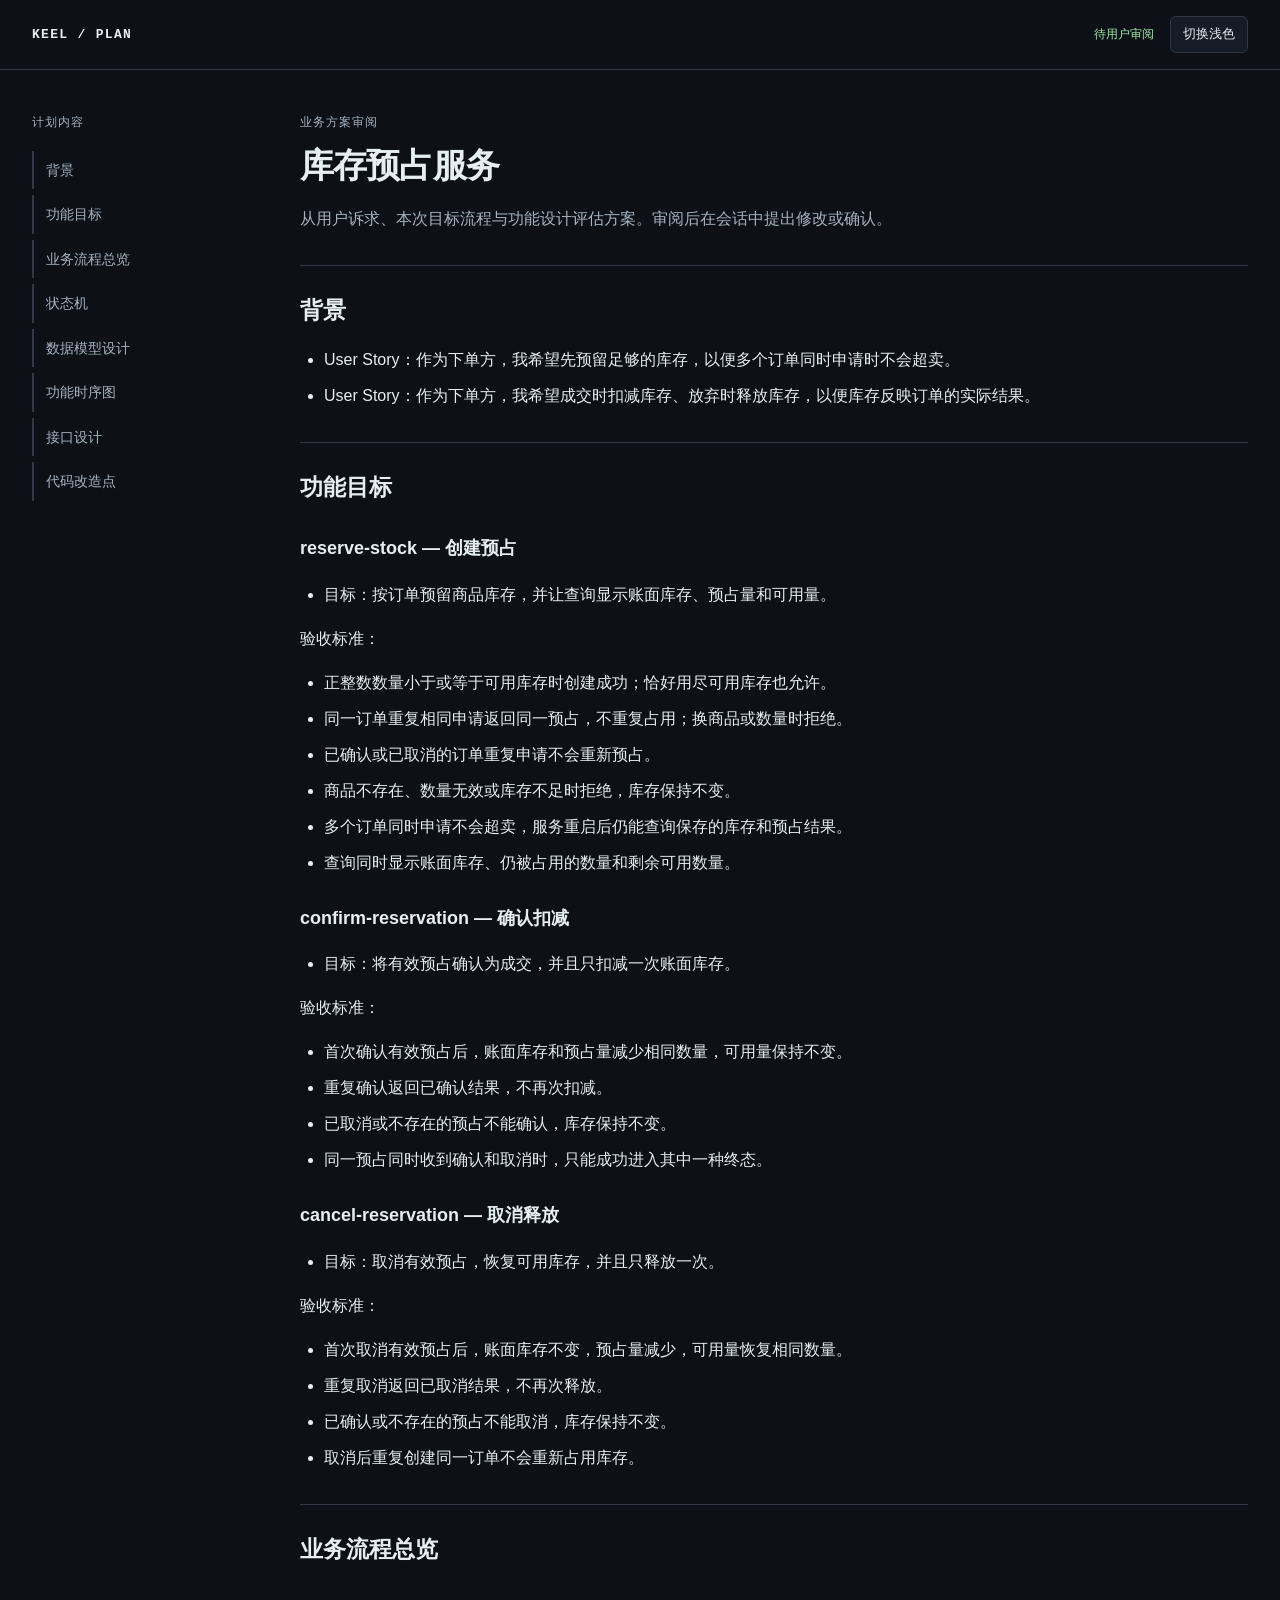
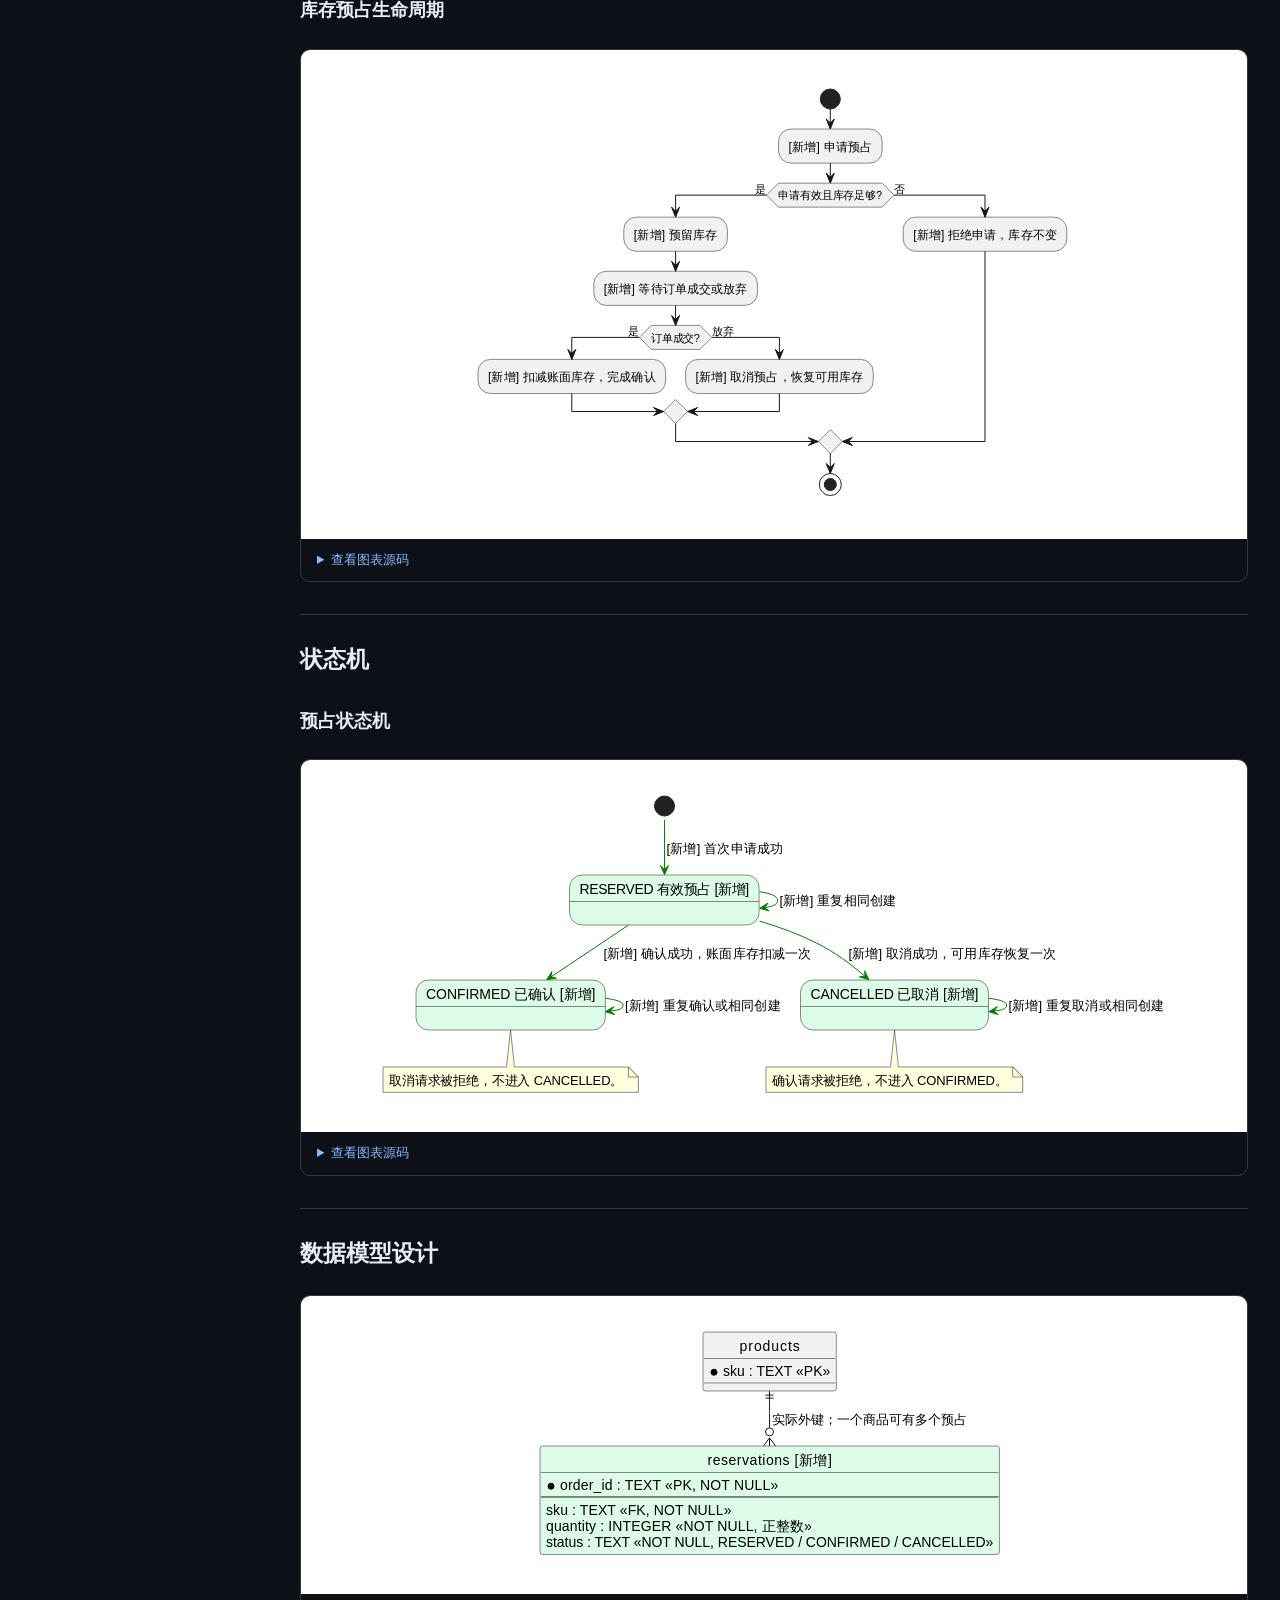
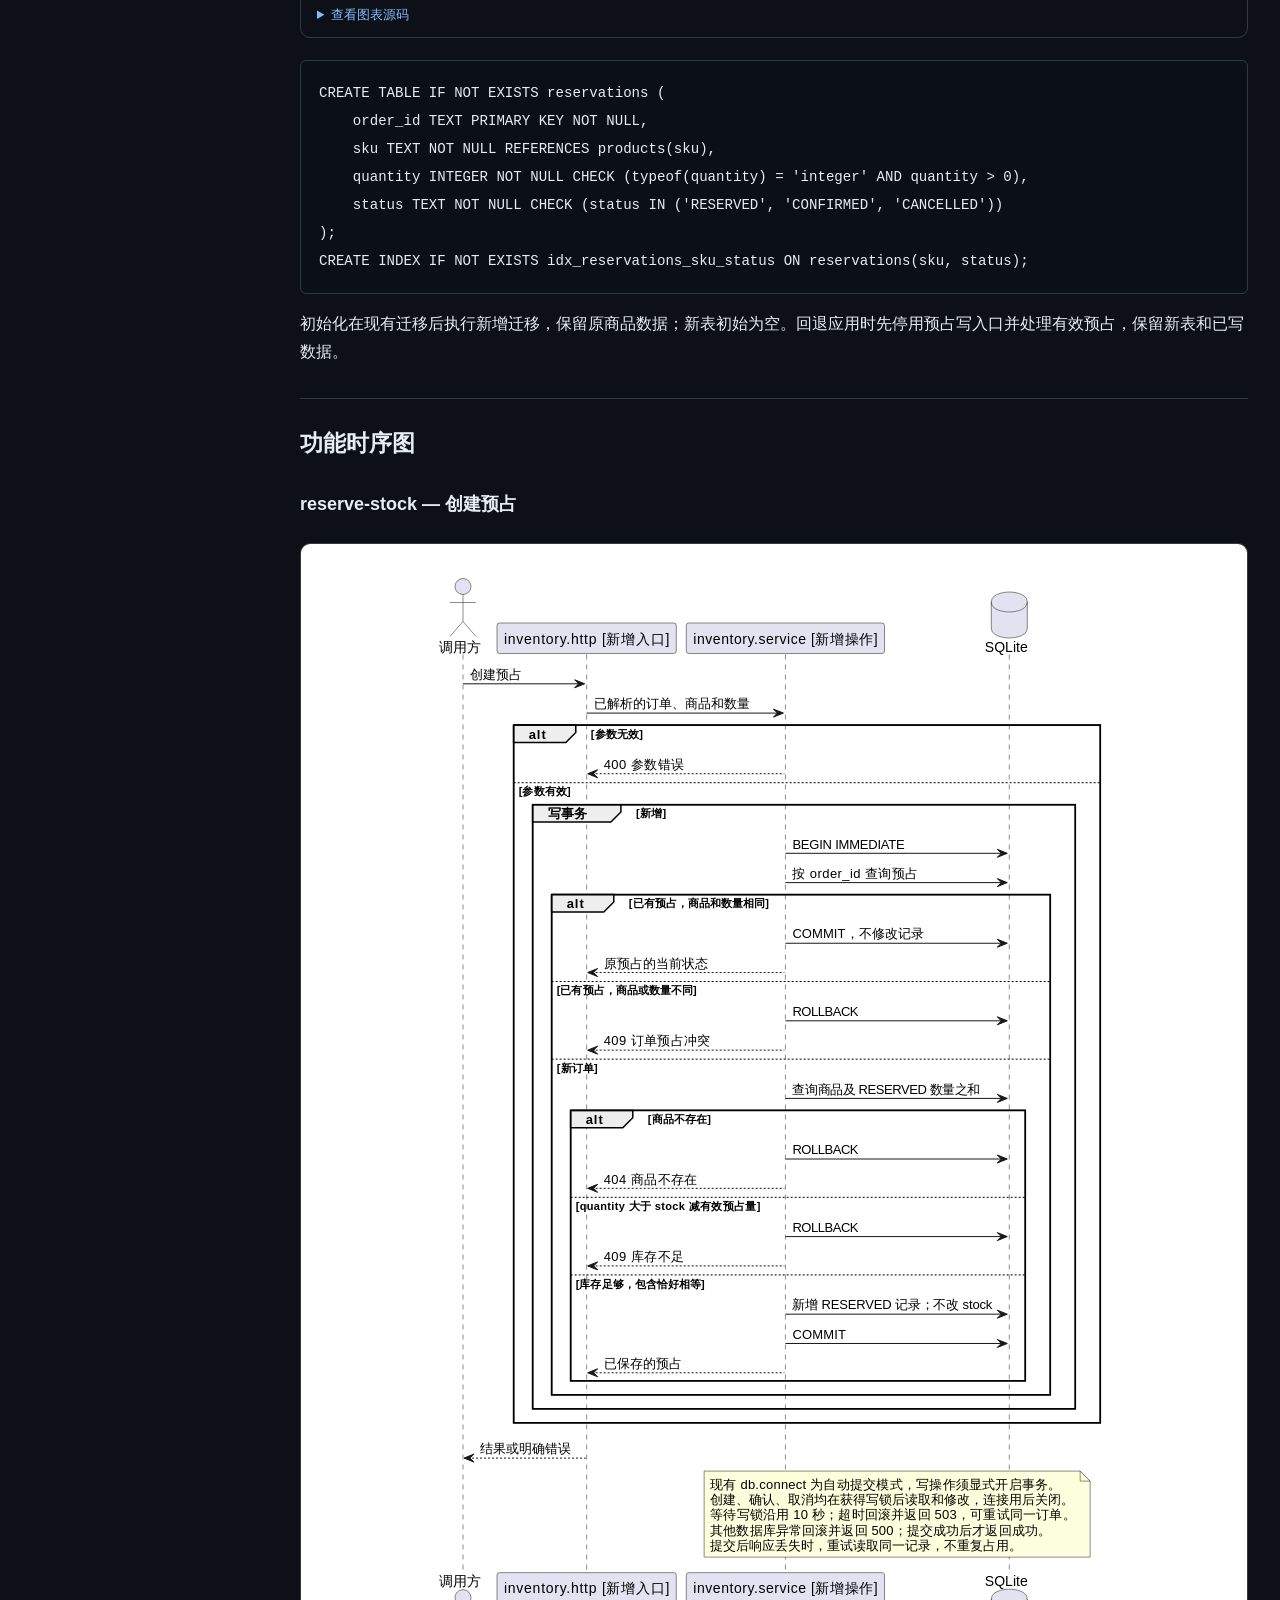
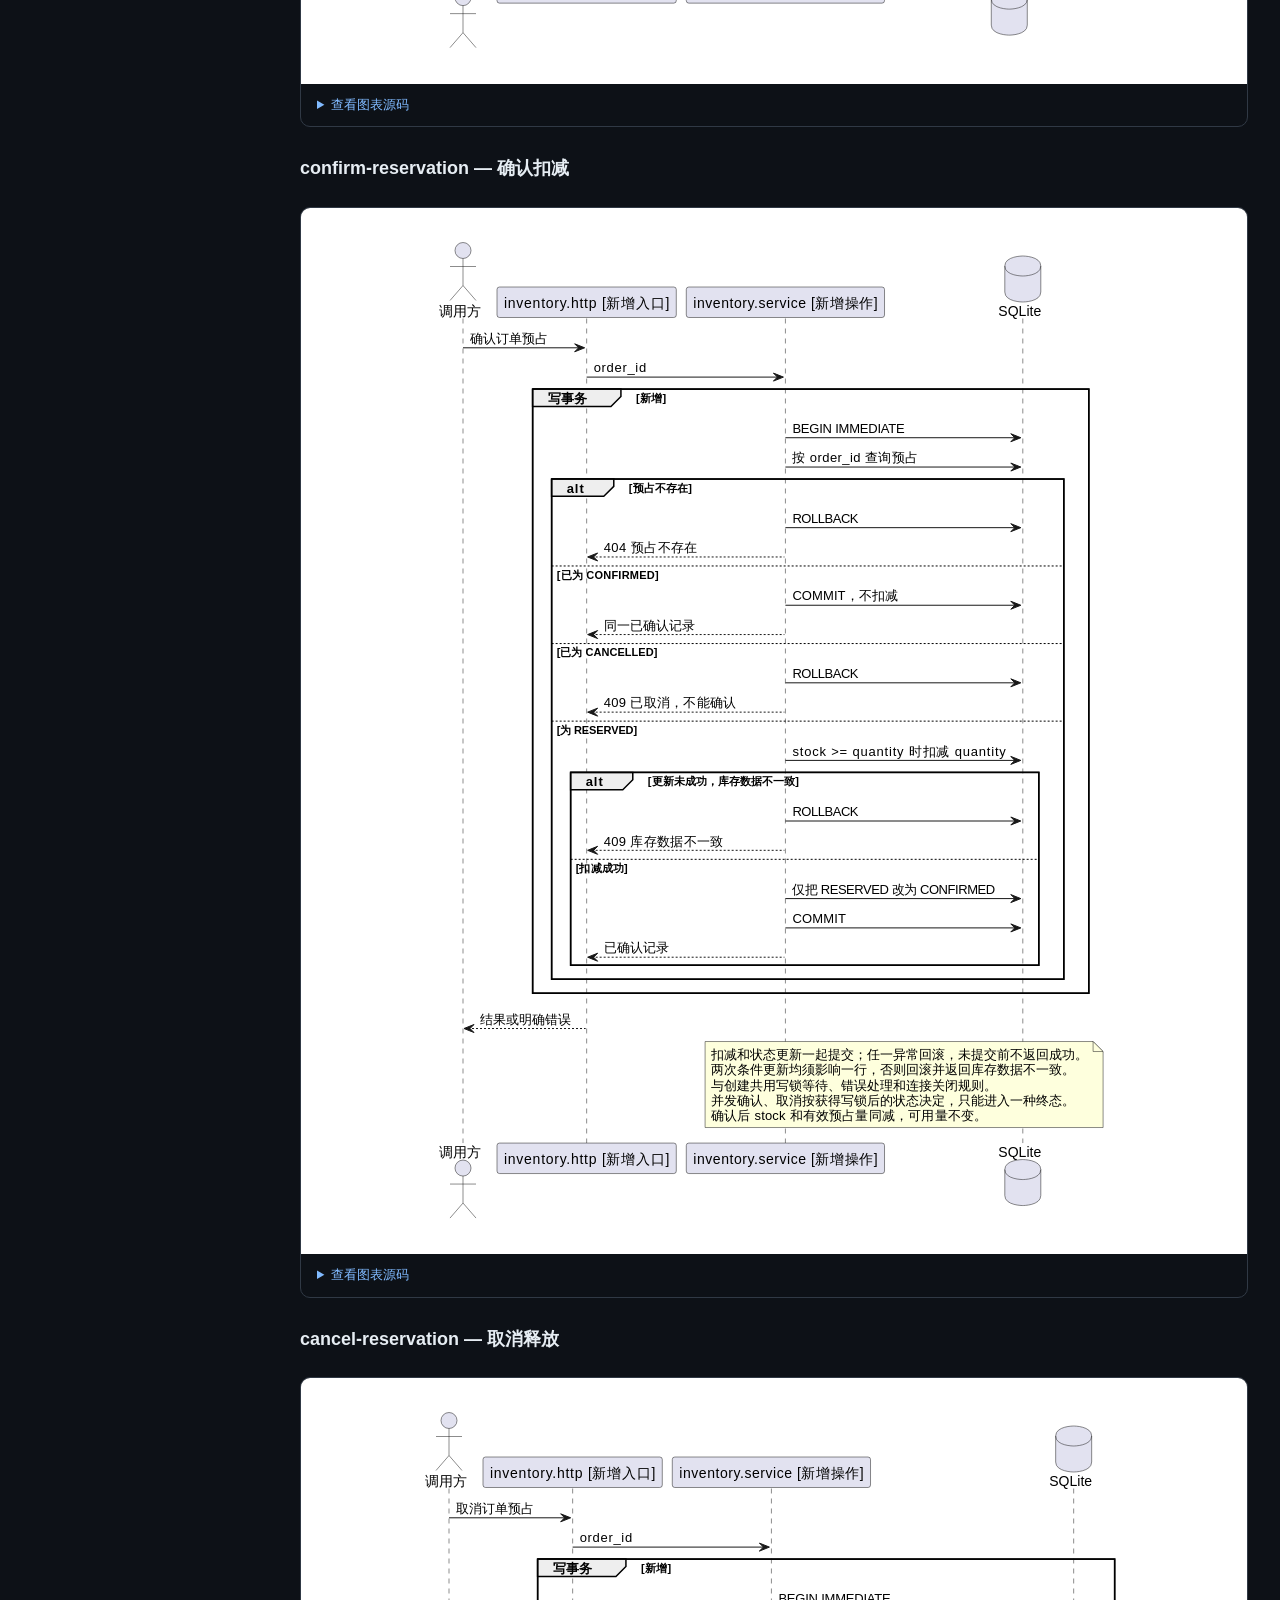
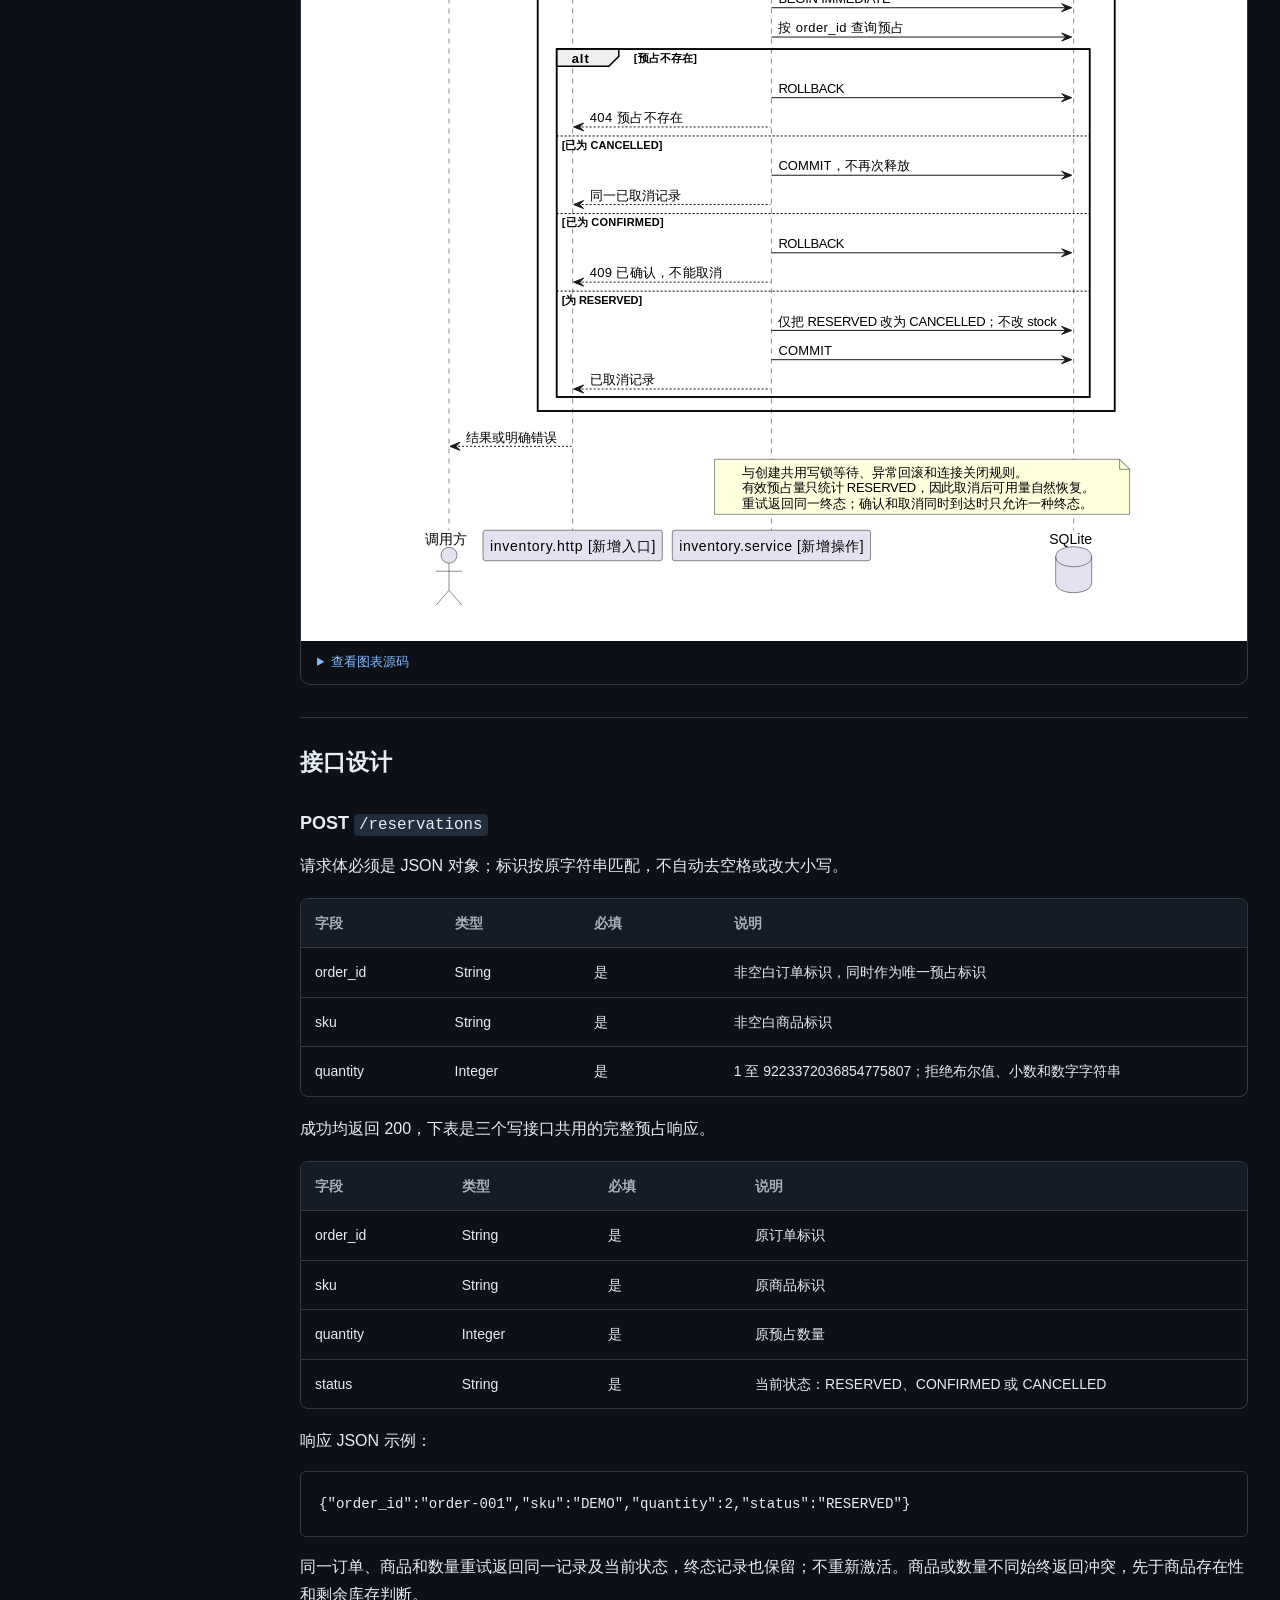
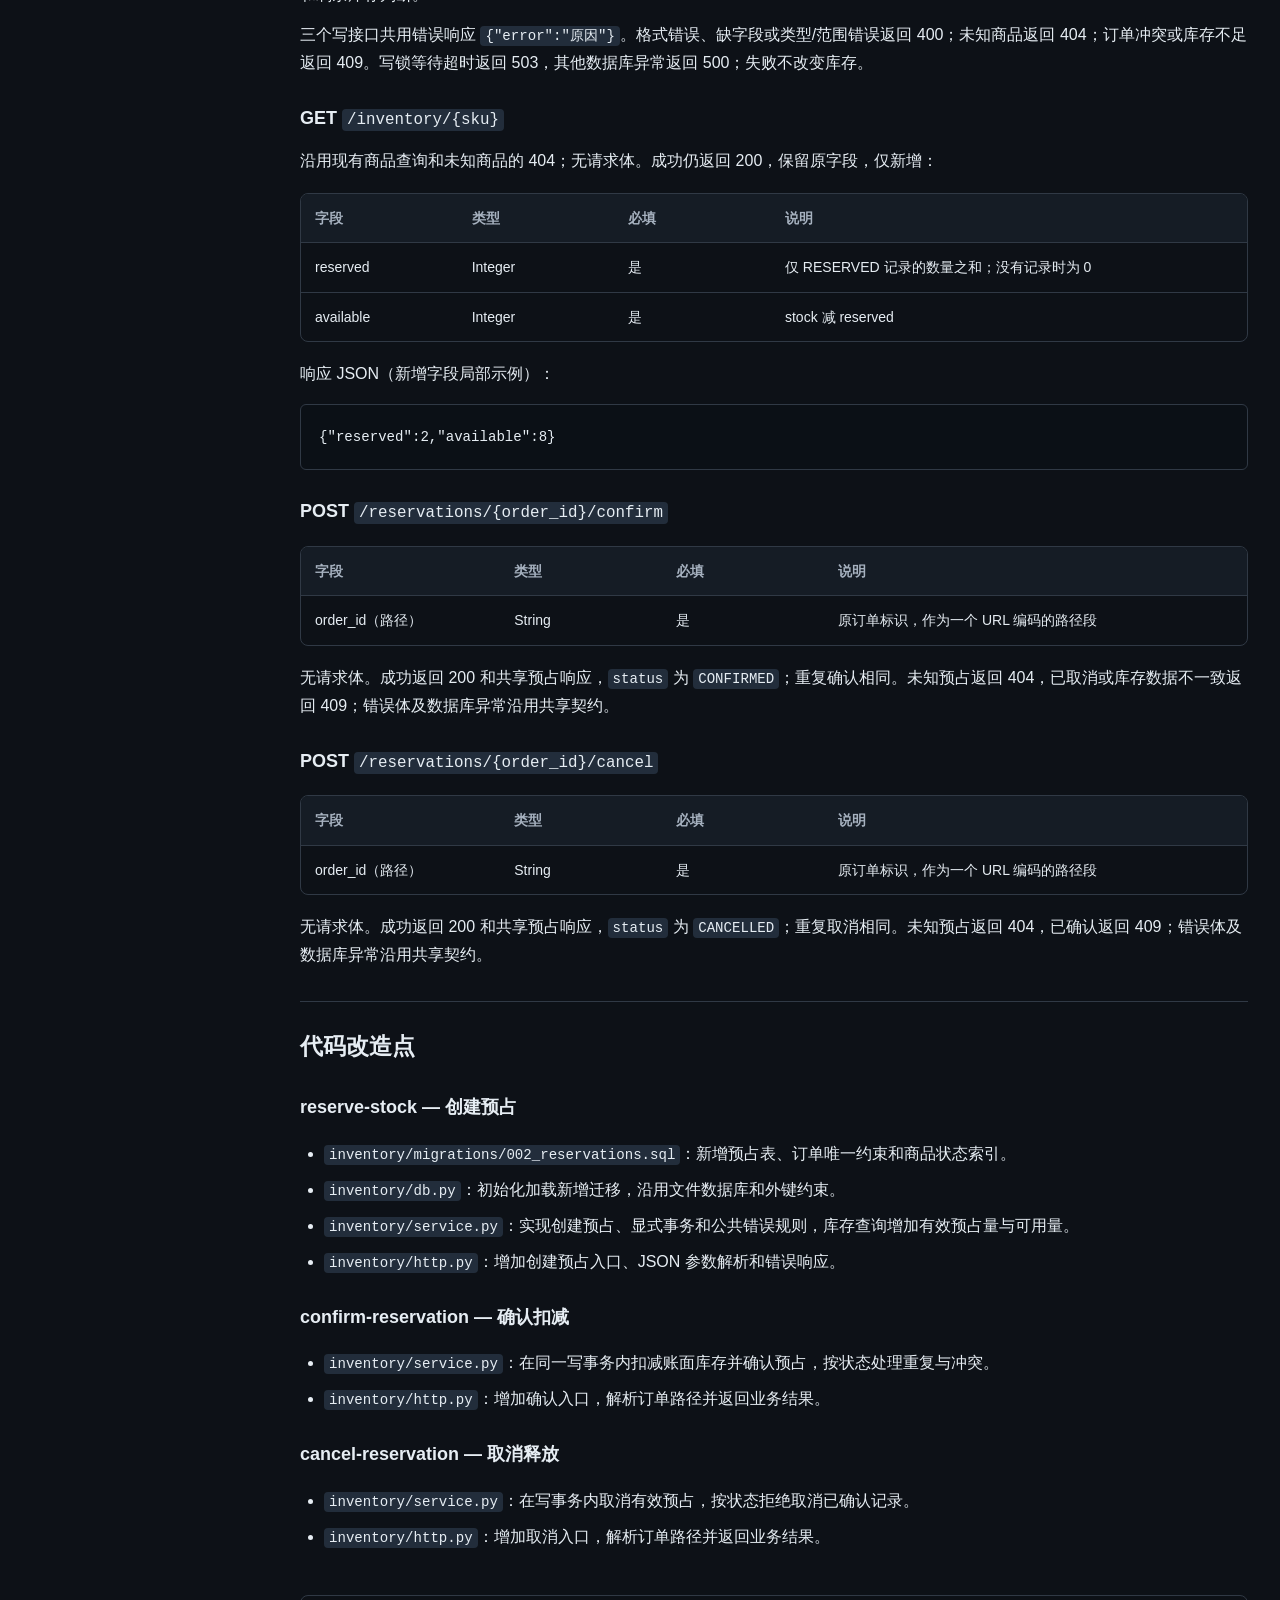
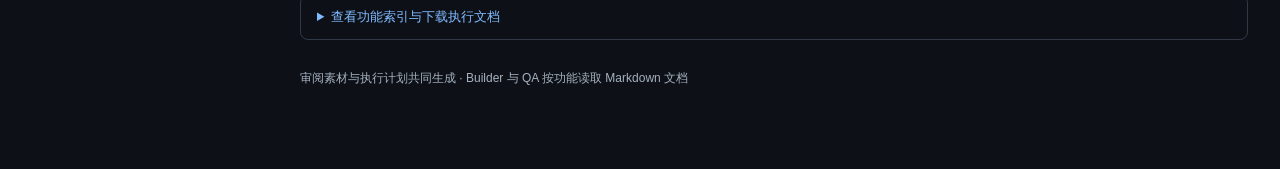
==== keel-test/.keel/plans/inventory-reservations.html @ b6c4ace2 "keel-test: 实测库存服务的 Plan Dev Fix 产物" ====
<!doctype html>
<html lang="zh-CN" data-theme="dark">
<head>
  <meta charset="utf-8">
  <meta name="viewport" content="width=device-width, initial-scale=1">
  <meta http-equiv="Content-Security-Policy" content="default-src 'none'; script-src 'sha256-0wesMuKAVSl74myctRhveIy+bQia3INX302+7nS8j5E='; style-src 'unsafe-inline'; img-src data:; base-uri 'none'; form-action 'none'">
  <title>库存预占服务 · Keel Plan</title>
  <style>
    :root { color-scheme:dark; --bg:#0d1117; --surface:#151c25; --line:#303945; --text:#e6edf3; --muted:#a6b1bf; --accent:#80baff; --code-bg:#0b1016; --inline-code:#222d3b; --status:#9be9a8; }
    :root[data-theme="light"] { color-scheme:light; --bg:#fff; --surface:#f6f8fa; --line:#d0d7de; --text:#1f2328; --muted:#59636e; --accent:#0969da; --code-bg:#f6f8fa; --inline-code:#eaeef2; --status:#1a7f37; }
    * { box-sizing:border-box; }
    html { scroll-behavior:smooth; scroll-padding-top:90px; }
    body { margin:0; background:var(--bg); color:var(--text); font:16px/1.75 -apple-system,BlinkMacSystemFont,"Segoe UI","PingFang SC","Microsoft YaHei",sans-serif; }
    a { color:var(--accent); text-underline-offset:4px; }
    a:focus-visible,summary:focus-visible,button:focus-visible { outline:2px solid var(--accent); outline-offset:4px; }
    .topbar { border-bottom:1px solid var(--line); padding:16px 32px; display:flex; align-items:center; flex-wrap:wrap; justify-content:space-between; background:var(--bg); gap:12px 20px; }
    .topbar-actions { display:flex; align-items:center; gap:16px; }
    .theme-toggle { font:inherit; font-size:13px; color:var(--text); background:var(--surface); border:1px solid var(--line); border-radius:6px; padding:6px 12px; min-height:36px; cursor:pointer; }
    .theme-toggle:hover { border-color:var(--accent); }
    .brand { font:600 13px/1.8 ui-monospace,monospace; letter-spacing:.1em; }
    .status { color:var(--status); font-size:12px; }
    .layout { display:grid; grid-template-columns:220px minmax(0,1fr); max-width:1440px; margin:auto; gap:48px; padding:42px 32px 80px; }
    aside { position:sticky; top:24px; align-self:start; max-height:calc(100vh - 48px); overflow:auto; }
    .nav-label,.eyebrow { color:var(--muted); font-size:12px; letter-spacing:.08em; }
    nav { margin-top:18px; display:grid; gap:6px; }
    nav a { color:var(--muted); text-decoration:none; border-left:2px solid var(--line); padding:7px 12px; font-size:14px; }
    nav a:hover { color:var(--text); border-color:var(--accent); background:var(--surface); }
    main { min-width:0; }
    h1 { font-size:34px; line-height:1.3; margin:10px 0 18px; letter-spacing:-.025em; }
    .lead { color:var(--muted); margin:0 0 24px; }
    h2 { font-size:23px; padding-top:24px; margin:32px 0 16px; border-top:1px solid var(--line); }
    h3 { font-size:18px; margin:26px 0 12px; }
    h4,h5,h6 { font-size:16px; }
    p,li { overflow-wrap:anywhere; }
    p { margin:12px 0; }
    ul,ol { padding-left:24px; }
    li { margin:8px 0; }
    code { font: .88em/1.6 ui-monospace,SFMono-Regular,Consolas,monospace; background:var(--inline-code); border-radius:4px; padding:2px 5px; }
    pre { overflow:auto; padding:18px; background:var(--code-bg); border:1px solid var(--line); border-radius:6px; }
    pre code { background:none; padding:0; white-space:pre; }
    .table-wrap { overflow:auto; border:1px solid var(--line); border-radius:8px; margin:18px 0; }
    table { width:100%; border-collapse:collapse; font-size:14px; }
    th { background:var(--surface); text-align:left; color:var(--muted); font-weight:600; }
    th,td { padding:12px 14px; border-bottom:1px solid var(--line); vertical-align:top; min-width:110px; overflow-wrap:anywhere; }
    tr:last-child td { border-bottom:0; }
    figure { margin:22px 0; border:1px solid var(--line); border-radius:10px; overflow:hidden; }
    .diagram { background:#fff; padding:24px; overflow:auto; text-align:center; }
    .diagram img { max-width:100%; height:auto; vertical-align:middle; }
    figcaption { font-size:12px; color:var(--muted); padding:9px 16px; background:var(--surface); }
    details { padding:10px 16px; }
    summary { color:var(--accent); cursor:pointer; font-size:13px; }
    blockquote { border-left:3px solid var(--accent); padding:8px 16px; margin:18px 0; color:var(--muted); background:var(--surface); }
    .source { margin-top:44px; border:1px solid var(--line); border-radius:8px; }
    .source a { display:inline-block; margin-top:16px; }
    footer { color:var(--muted); font-size:12px; margin-top:28px; }
    @media(max-width:900px) { .layout { grid-template-columns:1fr; padding:24px 18px; gap:24px; } aside { position:static; max-height:none; } nav { grid-template-columns:repeat(2,minmax(0,1fr)); } h1 { font-size:28px; } .diagram { text-align:left; } .diagram img { max-width:none; } }
    @media print { :root,:root[data-theme] { color-scheme:light; --bg:white; --text:#111; --line:#ccc; --surface:#f7f7f7; --muted:#555; --accent:#23558b; --code-bg:#f7f7f7; --inline-code:#eee; } aside,.topbar,.source { display:none; } .layout { display:block; padding:0; } figure,table { break-inside:avoid; } }
  </style>
  <script>
    (() => {
      const storageKey = 'keel-plan-theme';
      let theme = 'dark';
      try {
        const saved = localStorage.getItem(storageKey);
        if (saved === 'light' || saved === 'dark') theme = saved;
      } catch (_) {}
      document.documentElement.dataset.theme = theme;
      document.addEventListener('DOMContentLoaded', () => {
        const toggle = document.getElementById('theme-toggle');
        const update = () => {
          document.documentElement.dataset.theme = theme;
          toggle.textContent = theme === 'dark' ? '切换浅色' : '切换深色';
          toggle.setAttribute('aria-label', toggle.textContent + '模式');
        };
        toggle.addEventListener('click', () => {
          theme = theme === 'dark' ? 'light' : 'dark';
          update();
          try { localStorage.setItem(storageKey, theme); } catch (_) {}
        });
        update();
        toggle.hidden = false;
      });
    })();
  </script>
</head>
<body>
  <header class="topbar">
    <span class="brand">KEEL / PLAN</span>
    <div class="topbar-actions">
      <span class="status">待用户审阅</span>
      <button class="theme-toggle" id="theme-toggle" type="button" hidden>切换浅色</button>
    </div>
  </header>
  <div class="layout">
    <aside><div class="nav-label">计划内容</div><nav aria-label="计划章节"><a href="#section-1">背景</a>
<a href="#section-2">功能目标</a>
<a href="#section-3">业务流程总览</a>
<a href="#section-4">状态机</a>
<a href="#section-5">数据模型设计</a>
<a href="#section-6">功能时序图</a>
<a href="#section-7">接口设计</a>
<a href="#section-8">代码改造点</a></nav></aside>
    <main>
      <div class="eyebrow">业务方案审阅</div>
      <h1>库存预占服务</h1>
      <p class="lead">从用户诉求、本次目标流程与功能设计评估方案。审阅后在会话中提出修改或确认。</p>
      <article id="plan-content"><section id="section-1"><h2>背景</h2>
<ul>
<li>User Story：作为下单方，我希望先预留足够的库存，以便多个订单同时申请时不会超卖。</li>
<li>User Story：作为下单方，我希望成交时扣减库存、放弃时释放库存，以便库存反映订单的实际结果。</li>
</ul>
</section>
<section id="section-2"><h2>功能目标</h2>
<h3>reserve-stock — 创建预占</h3>
<ul>
<li>目标：按订单预留商品库存，并让查询显示账面库存、预占量和可用量。</li>
</ul>
<p>验收标准：</p>
<ul>
<li>正整数数量小于或等于可用库存时创建成功；恰好用尽可用库存也允许。</li>
<li>同一订单重复相同申请返回同一预占，不重复占用；换商品或数量时拒绝。</li>
<li>已确认或已取消的订单重复申请不会重新预占。</li>
<li>商品不存在、数量无效或库存不足时拒绝，库存保持不变。</li>
<li>多个订单同时申请不会超卖，服务重启后仍能查询保存的库存和预占结果。</li>
<li>查询同时显示账面库存、仍被占用的数量和剩余可用数量。</li>
</ul>
<h3>confirm-reservation — 确认扣减</h3>
<ul>
<li>目标：将有效预占确认为成交，并且只扣减一次账面库存。</li>
</ul>
<p>验收标准：</p>
<ul>
<li>首次确认有效预占后，账面库存和预占量减少相同数量，可用量保持不变。</li>
<li>重复确认返回已确认结果，不再次扣减。</li>
<li>已取消或不存在的预占不能确认，库存保持不变。</li>
<li>同一预占同时收到确认和取消时，只能成功进入其中一种终态。</li>
</ul>
<h3>cancel-reservation — 取消释放</h3>
<ul>
<li>目标：取消有效预占，恢复可用库存，并且只释放一次。</li>
</ul>
<p>验收标准：</p>
<ul>
<li>首次取消有效预占后，账面库存不变，预占量减少，可用量恢复相同数量。</li>
<li>重复取消返回已取消结果，不再次释放。</li>
<li>已确认或不存在的预占不能取消，库存保持不变。</li>
<li>取消后重复创建同一订单不会重新占用库存。</li>
</ul>
</section>
<section id="section-3"><h2>业务流程总览</h2>
<h3>库存预占生命周期</h3>
<figure><div class="diagram"><img src="[data-uri]" alt="业务流程总览 1" /></div><details><summary>查看图表源码</summary><pre><code>@startuml
start
:[新增] 申请预占;
if (申请有效且库存足够?) then (是)
  :[新增] 预留库存;
  :[新增] 等待订单成交或放弃;
  if (订单成交?) then (是)
    :[新增] 扣减账面库存，完成确认;
  else (放弃)
    :[新增] 取消预占，恢复可用库存;
  endif
else (否)
  :[新增] 拒绝申请，库存不变;
endif
stop
@enduml</code></pre></details></figure>

</section>
<section id="section-4"><h2>状态机</h2>
<h3>预占状态机</h3>
<figure><div class="diagram"><img src="[data-uri]" alt="状态机 2" /></div><details><summary>查看图表源码</summary><pre><code>@startuml
state &quot;RESERVED 有效预占 [新增]&quot; as RESERVED #DCFCE7
state &quot;CONFIRMED 已确认 [新增]&quot; as CONFIRMED #DCFCE7
state &quot;CANCELLED 已取消 [新增]&quot; as CANCELLED #DCFCE7
[*] -[#green]-&gt; RESERVED : [新增] 首次申请成功
RESERVED -[#green]-&gt; CONFIRMED : [新增] 确认成功，账面库存扣减一次
RESERVED -[#green]-&gt; CANCELLED : [新增] 取消成功，可用库存恢复一次
RESERVED -[#green]-&gt; RESERVED : [新增] 重复相同创建
CONFIRMED -[#green]-&gt; CONFIRMED : [新增] 重复确认或相同创建
CANCELLED -[#green]-&gt; CANCELLED : [新增] 重复取消或相同创建
note bottom of CONFIRMED
取消请求被拒绝，不进入 CANCELLED。
end note
note bottom of CANCELLED
确认请求被拒绝，不进入 CONFIRMED。
end note
@enduml</code></pre></details></figure>
</section>
<section id="section-5"><h2>数据模型设计</h2>

<figure><div class="diagram"><img src="[data-uri]" alt="数据模型设计 3" /></div><details><summary>查看图表源码</summary><pre><code>@startuml
hide circle
entity &quot;products&quot; as products {
  * sku : TEXT &lt;&lt;PK&gt;&gt;
}
entity &quot;reservations [新增]&quot; as reservations #DCFCE7 {
  * order_id : TEXT &lt;&lt;PK, NOT NULL&gt;&gt;
  --
  sku : TEXT &lt;&lt;FK, NOT NULL&gt;&gt;
  quantity : INTEGER &lt;&lt;NOT NULL, 正整数&gt;&gt;
  status : TEXT &lt;&lt;NOT NULL, RESERVED / CONFIRMED / CANCELLED&gt;&gt;
}
products ||--o{ reservations : 实际外键；一个商品可有多个预占
@enduml</code></pre></details></figure>

<pre><code>CREATE TABLE IF NOT EXISTS reservations (
    order_id TEXT PRIMARY KEY NOT NULL,
    sku TEXT NOT NULL REFERENCES products(sku),
    quantity INTEGER NOT NULL CHECK (typeof(quantity) = &#x27;integer&#x27; AND quantity &gt; 0),
    status TEXT NOT NULL CHECK (status IN (&#x27;RESERVED&#x27;, &#x27;CONFIRMED&#x27;, &#x27;CANCELLED&#x27;))
);
CREATE INDEX IF NOT EXISTS idx_reservations_sku_status ON reservations(sku, status);</code></pre>
<p>初始化在现有迁移后执行新增迁移，保留原商品数据；新表初始为空。回退应用时先停用预占写入口并处理有效预占，保留新表和已写数据。</p>
</section>
<section id="section-6"><h2>功能时序图</h2>
<h3>reserve-stock — 创建预占</h3>
<figure><div class="diagram"><img src="[data-uri]" alt="功能时序图 4" /></div><details><summary>查看图表源码</summary><pre><code>@startuml
actor 调用方 as Caller
participant &quot;inventory.http [新增入口]&quot; as API
participant &quot;inventory.service [新增操作]&quot; as Service
database SQLite as DB
Caller -&gt; API : 创建预占
API -&gt; Service : 已解析的订单、商品和数量
alt 参数无效
  Service --&gt; API : 400 参数错误
else 参数有效
  group 写事务 [新增]
    Service -&gt; DB : BEGIN IMMEDIATE
    Service -&gt; DB : 按 order_id 查询预占
    alt 已有预占，商品和数量相同
      Service -&gt; DB : COMMIT，不修改记录
      Service --&gt; API : 原预占的当前状态
    else 已有预占，商品或数量不同
      Service -&gt; DB : ROLLBACK
      Service --&gt; API : 409 订单预占冲突
    else 新订单
      Service -&gt; DB : 查询商品及 RESERVED 数量之和
      alt 商品不存在
        Service -&gt; DB : ROLLBACK
        Service --&gt; API : 404 商品不存在
      else quantity 大于 stock 减有效预占量
        Service -&gt; DB : ROLLBACK
        Service --&gt; API : 409 库存不足
      else 库存足够，包含恰好相等
        Service -&gt; DB : 新增 RESERVED 记录；不改 stock
        Service -&gt; DB : COMMIT
        Service --&gt; API : 已保存的预占
      end
    end
  end
end
API --&gt; Caller : 结果或明确错误
note over Service,DB
现有 db.connect 为自动提交模式，写操作须显式开启事务。
创建、确认、取消均在获得写锁后读取和修改，连接用后关闭。
等待写锁沿用 10 秒；超时回滚并返回 503，可重试同一订单。
其他数据库异常回滚并返回 500；提交成功后才返回成功。
提交后响应丢失时，重试读取同一记录，不重复占用。
end note
@enduml</code></pre></details></figure>
<h3>confirm-reservation — 确认扣减</h3>
<figure><div class="diagram"><img src="[data-uri]" alt="功能时序图 5" /></div><details><summary>查看图表源码</summary><pre><code>@startuml
actor 调用方 as Caller
participant &quot;inventory.http [新增入口]&quot; as API
participant &quot;inventory.service [新增操作]&quot; as Service
database SQLite as DB
Caller -&gt; API : 确认订单预占
API -&gt; Service : order_id
group 写事务 [新增]
  Service -&gt; DB : BEGIN IMMEDIATE
  Service -&gt; DB : 按 order_id 查询预占
  alt 预占不存在
    Service -&gt; DB : ROLLBACK
    Service --&gt; API : 404 预占不存在
  else 已为 CONFIRMED
    Service -&gt; DB : COMMIT，不扣减
    Service --&gt; API : 同一已确认记录
  else 已为 CANCELLED
    Service -&gt; DB : ROLLBACK
    Service --&gt; API : 409 已取消，不能确认
  else 为 RESERVED
    Service -&gt; DB : stock &gt;= quantity 时扣减 quantity
    alt 更新未成功，库存数据不一致
      Service -&gt; DB : ROLLBACK
      Service --&gt; API : 409 库存数据不一致
    else 扣减成功
      Service -&gt; DB : 仅把 RESERVED 改为 CONFIRMED
      Service -&gt; DB : COMMIT
      Service --&gt; API : 已确认记录
    end
  end
end
API --&gt; Caller : 结果或明确错误
note over Service,DB
扣减和状态更新一起提交；任一异常回滚，未提交前不返回成功。
两次条件更新均须影响一行，否则回滚并返回库存数据不一致。
与创建共用写锁等待、错误处理和连接关闭规则。
并发确认、取消按获得写锁后的状态决定，只能进入一种终态。
确认后 stock 和有效预占量同减，可用量不变。
end note
@enduml</code></pre></details></figure>
<h3>cancel-reservation — 取消释放</h3>
<figure><div class="diagram"><img src="[data-uri]" alt="功能时序图 6" /></div><details><summary>查看图表源码</summary><pre><code>@startuml
actor 调用方 as Caller
participant &quot;inventory.http [新增入口]&quot; as API
participant &quot;inventory.service [新增操作]&quot; as Service
database SQLite as DB
Caller -&gt; API : 取消订单预占
API -&gt; Service : order_id
group 写事务 [新增]
  Service -&gt; DB : BEGIN IMMEDIATE
  Service -&gt; DB : 按 order_id 查询预占
  alt 预占不存在
    Service -&gt; DB : ROLLBACK
    Service --&gt; API : 404 预占不存在
  else 已为 CANCELLED
    Service -&gt; DB : COMMIT，不再次释放
    Service --&gt; API : 同一已取消记录
  else 已为 CONFIRMED
    Service -&gt; DB : ROLLBACK
    Service --&gt; API : 409 已确认，不能取消
  else 为 RESERVED
    Service -&gt; DB : 仅把 RESERVED 改为 CANCELLED；不改 stock
    Service -&gt; DB : COMMIT
    Service --&gt; API : 已取消记录
  end
end
API --&gt; Caller : 结果或明确错误
note over Service,DB
与创建共用写锁等待、异常回滚和连接关闭规则。
有效预占量只统计 RESERVED，因此取消后可用量自然恢复。
重试返回同一终态；确认和取消同时到达时只允许一种终态。
end note
@enduml</code></pre></details></figure>
</section>
<section id="section-7"><h2>接口设计</h2>
<h3>POST <code>/reservations</code></h3>
<p>请求体必须是 JSON 对象；标识按原字符串匹配，不自动去空格或改大小写。</p>
<div class="table-wrap"><table><thead><tr><th>字段</th><th>类型</th><th>必填</th><th>说明</th></tr></thead><tbody>
<tr><td>order_id</td><td>String</td><td>是</td><td>非空白订单标识，同时作为唯一预占标识</td></tr>
<tr><td>sku</td><td>String</td><td>是</td><td>非空白商品标识</td></tr>
<tr><td>quantity</td><td>Integer</td><td>是</td><td>1 至 9223372036854775807；拒绝布尔值、小数和数字字符串</td></tr>
</tbody></table></div>
<p>成功均返回 200，下表是三个写接口共用的完整预占响应。</p>
<div class="table-wrap"><table><thead><tr><th>字段</th><th>类型</th><th>必填</th><th>说明</th></tr></thead><tbody>
<tr><td>order_id</td><td>String</td><td>是</td><td>原订单标识</td></tr>
<tr><td>sku</td><td>String</td><td>是</td><td>原商品标识</td></tr>
<tr><td>quantity</td><td>Integer</td><td>是</td><td>原预占数量</td></tr>
<tr><td>status</td><td>String</td><td>是</td><td>当前状态：RESERVED、CONFIRMED 或 CANCELLED</td></tr>
</tbody></table></div>
<p>响应 JSON 示例：</p>
<pre><code>{&quot;order_id&quot;:&quot;order-001&quot;,&quot;sku&quot;:&quot;DEMO&quot;,&quot;quantity&quot;:2,&quot;status&quot;:&quot;RESERVED&quot;}</code></pre>
<p>同一订单、商品和数量重试返回同一记录及当前状态，终态记录也保留；不重新激活。商品或数量不同始终返回冲突，先于商品存在性和剩余库存判断。</p>
<p>三个写接口共用错误响应 <code>{&quot;error&quot;:&quot;原因&quot;}</code>。格式错误、缺字段或类型/范围错误返回 400；未知商品返回 404；订单冲突或库存不足返回 409。写锁等待超时返回 503，其他数据库异常返回 500；失败不改变库存。</p>
<h3>GET <code>/inventory/{sku}</code></h3>
<p>沿用现有商品查询和未知商品的 404；无请求体。成功仍返回 200，保留原字段，仅新增：</p>
<div class="table-wrap"><table><thead><tr><th>字段</th><th>类型</th><th>必填</th><th>说明</th></tr></thead><tbody>
<tr><td>reserved</td><td>Integer</td><td>是</td><td>仅 RESERVED 记录的数量之和；没有记录时为 0</td></tr>
<tr><td>available</td><td>Integer</td><td>是</td><td>stock 减 reserved</td></tr>
</tbody></table></div>
<p>响应 JSON（新增字段局部示例）：</p>
<pre><code>{&quot;reserved&quot;:2,&quot;available&quot;:8}</code></pre>

<h3>POST <code>/reservations/{order_id}/confirm</code></h3>
<div class="table-wrap"><table><thead><tr><th>字段</th><th>类型</th><th>必填</th><th>说明</th></tr></thead><tbody>
<tr><td>order_id（路径）</td><td>String</td><td>是</td><td>原订单标识，作为一个 URL 编码的路径段</td></tr>
</tbody></table></div>
<p>无请求体。成功返回 200 和共享预占响应，<code>status</code> 为 <code>CONFIRMED</code>；重复确认相同。未知预占返回 404，已取消或库存数据不一致返回 409；错误体及数据库异常沿用共享契约。</p>
<h3>POST <code>/reservations/{order_id}/cancel</code></h3>
<div class="table-wrap"><table><thead><tr><th>字段</th><th>类型</th><th>必填</th><th>说明</th></tr></thead><tbody>
<tr><td>order_id（路径）</td><td>String</td><td>是</td><td>原订单标识，作为一个 URL 编码的路径段</td></tr>
</tbody></table></div>
<p>无请求体。成功返回 200 和共享预占响应，<code>status</code> 为 <code>CANCELLED</code>；重复取消相同。未知预占返回 404，已确认返回 409；错误体及数据库异常沿用共享契约。</p>
</section>
<section id="section-8"><h2>代码改造点</h2>
<h3>reserve-stock — 创建预占</h3>
<ul>
<li><code>inventory/migrations/002_reservations.sql</code>：新增预占表、订单唯一约束和商品状态索引。</li>
<li><code>inventory/db.py</code>：初始化加载新增迁移，沿用文件数据库和外键约束。</li>
<li><code>inventory/service.py</code>：实现创建预占、显式事务和公共错误规则，库存查询增加有效预占量与可用量。</li>
<li><code>inventory/http.py</code>：增加创建预占入口、JSON 参数解析和错误响应。</li>
</ul>
<h3>confirm-reservation — 确认扣减</h3>
<ul>
<li><code>inventory/service.py</code>：在同一写事务内扣减账面库存并确认预占，按状态处理重复与冲突。</li>
<li><code>inventory/http.py</code>：增加确认入口，解析订单路径并返回业务结果。</li>
</ul>
<h3>cancel-reservation — 取消释放</h3>
<ul>
<li><code>inventory/service.py</code>：在写事务内取消有效预占，按状态拒绝取消已确认记录。</li>
<li><code>inventory/http.py</code>：增加取消入口，解析订单路径并返回业务结果。</li>
</ul>
</section></article>
      <details class="source"><summary>查看功能索引与下载执行文档</summary>
        <a download="inventory-reservations.zip" href="[data-uri]">下载执行文档包（索引 + 各功能 MD）</a>
        <pre><code># 库存预占服务

## 功能目标

### reserve-stock — 创建预占

- 文档：[reserve-stock](inventory-reservations.features/reserve-stock.md)
- 依赖：无
- 目标：按订单预留商品库存，并让查询显示账面库存、预占量和可用量。

验收标准：

- 正整数数量小于或等于可用库存时创建成功；恰好用尽可用库存也允许。
- 同一订单重复相同申请返回同一预占，不重复占用；换商品或数量时拒绝。
- 已确认或已取消的订单重复申请不会重新预占。
- 商品不存在、数量无效或库存不足时拒绝，库存保持不变。
- 多个订单同时申请不会超卖，服务重启后仍能查询保存的库存和预占结果。
- 查询同时显示账面库存、仍被占用的数量和剩余可用数量。

### confirm-reservation — 确认扣减

- 文档：[confirm-reservation](inventory-reservations.features/confirm-reservation.md)
- 依赖：reserve-stock
- 目标：将有效预占确认为成交，并且只扣减一次账面库存。

验收标准：

- 首次确认有效预占后，账面库存和预占量减少相同数量，可用量保持不变。
- 重复确认返回已确认结果，不再次扣减。
- 已取消或不存在的预占不能确认，库存保持不变。
- 同一预占同时收到确认和取消时，只能成功进入其中一种终态。

### cancel-reservation — 取消释放

- 文档：[cancel-reservation](inventory-reservations.features/cancel-reservation.md)
- 依赖：reserve-stock
- 目标：取消有效预占，恢复可用库存，并且只释放一次。

验收标准：

- 首次取消有效预占后，账面库存不变，预占量减少，可用量恢复相同数量。
- 重复取消返回已取消结果，不再次释放。
- 已确认或不存在的预占不能取消，库存保持不变。
- 取消后重复创建同一订单不会重新占用库存。
</code></pre>
      </details>
      <footer>审阅素材与执行计划共同生成 · Builder 与 QA 按功能读取 Markdown 文档</footer>
    </main>
  </div>
</body>
</html>
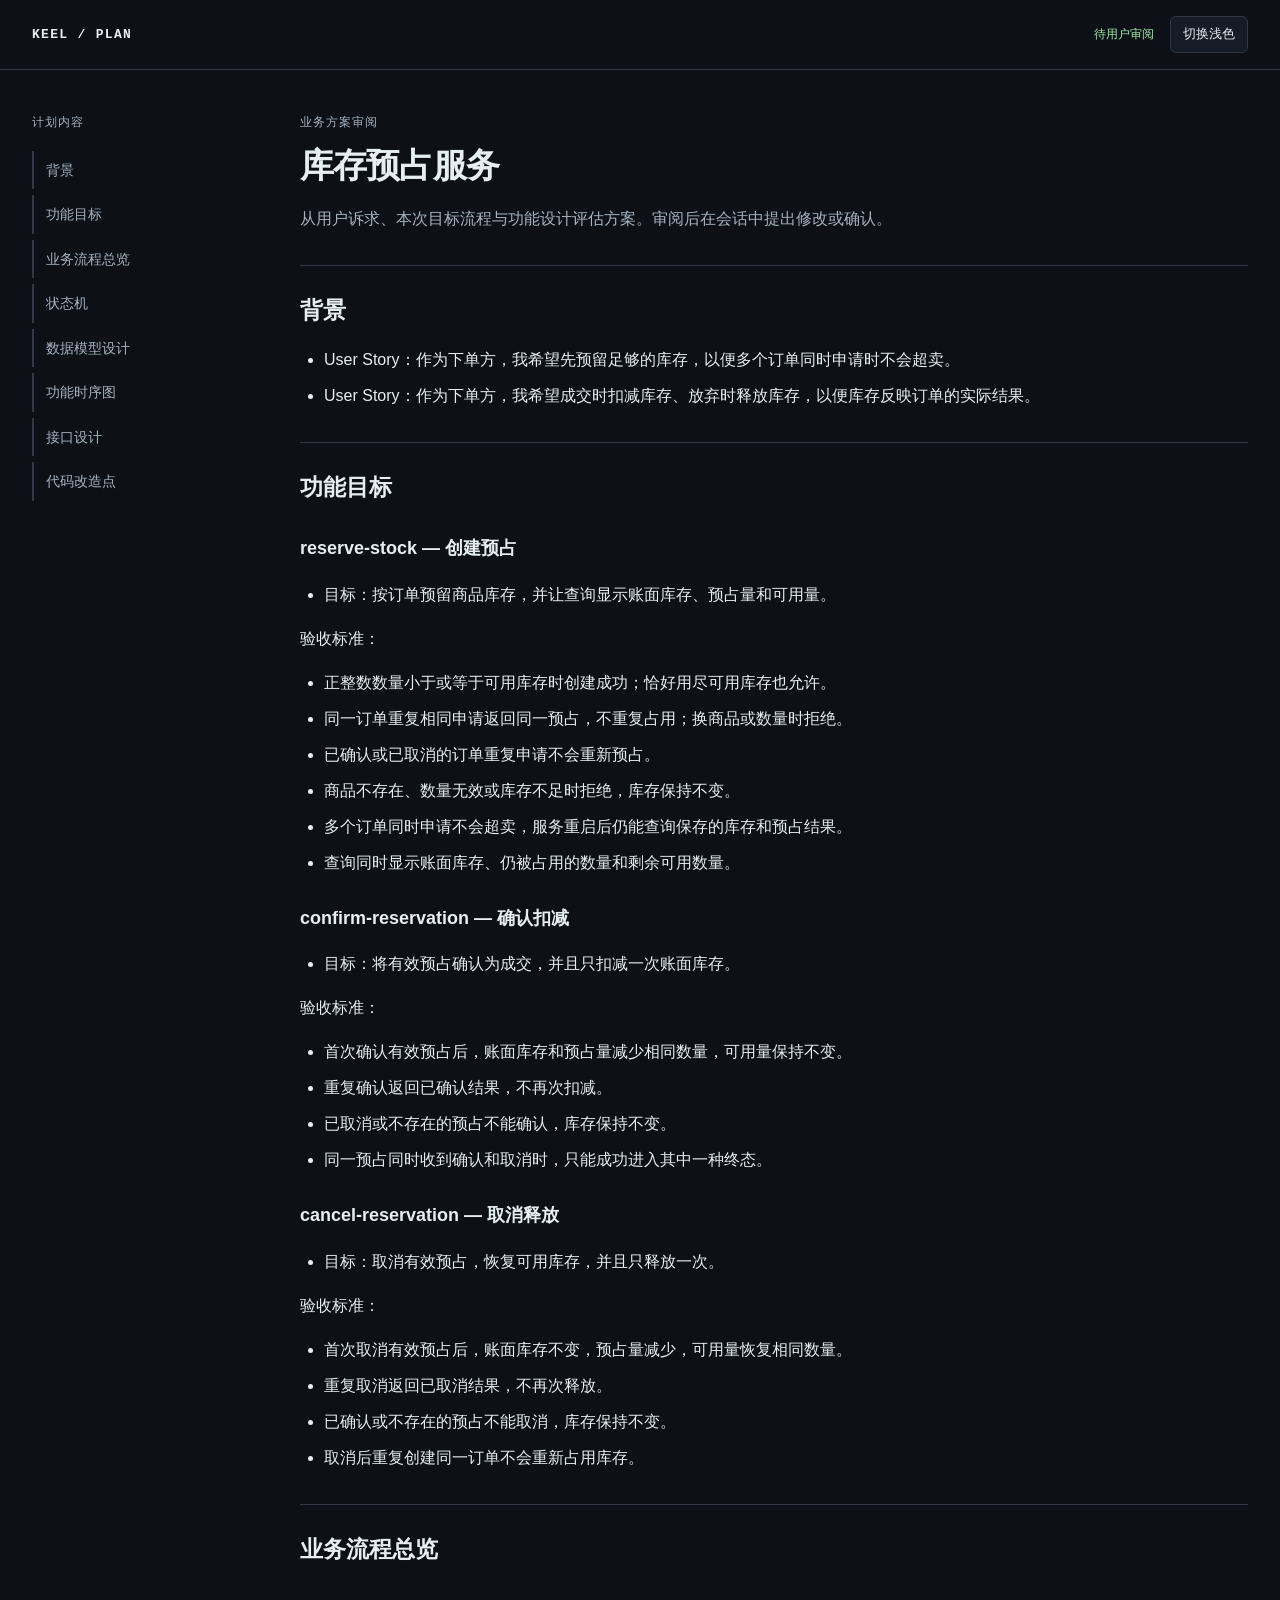
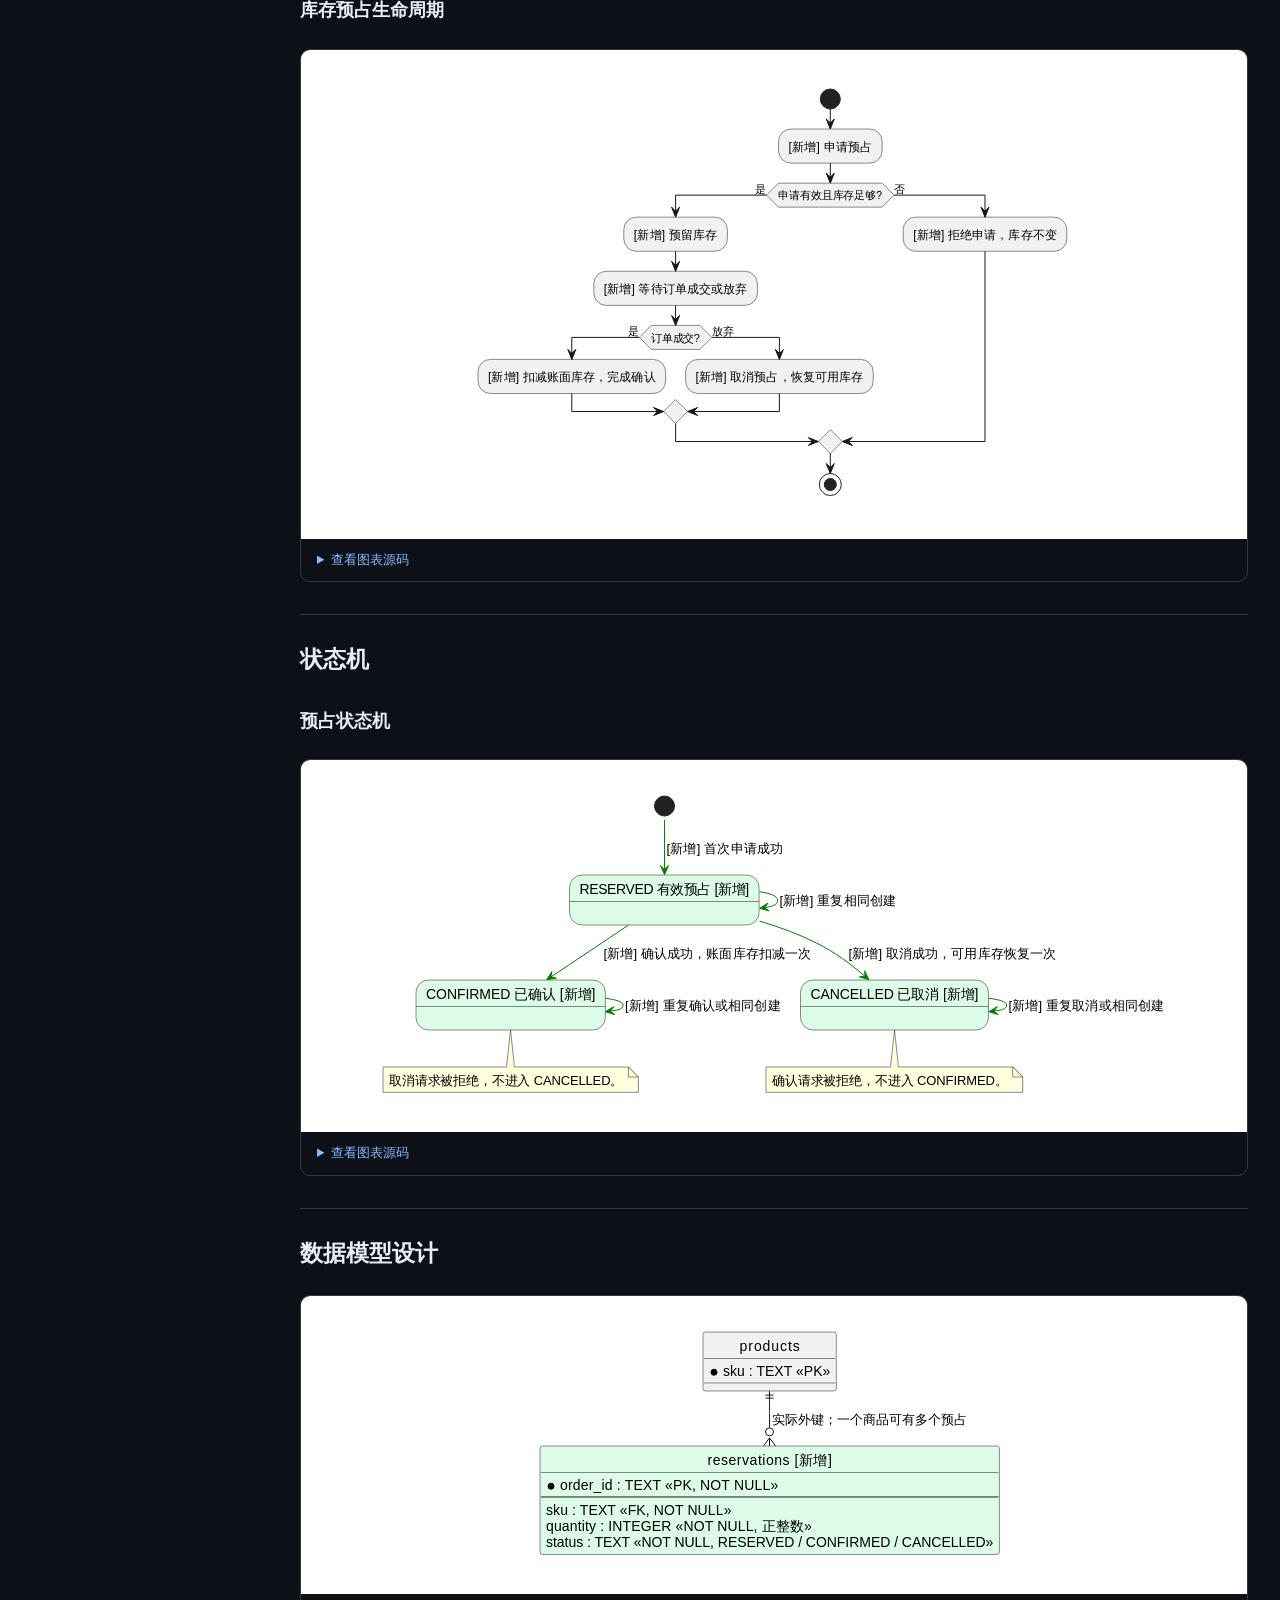
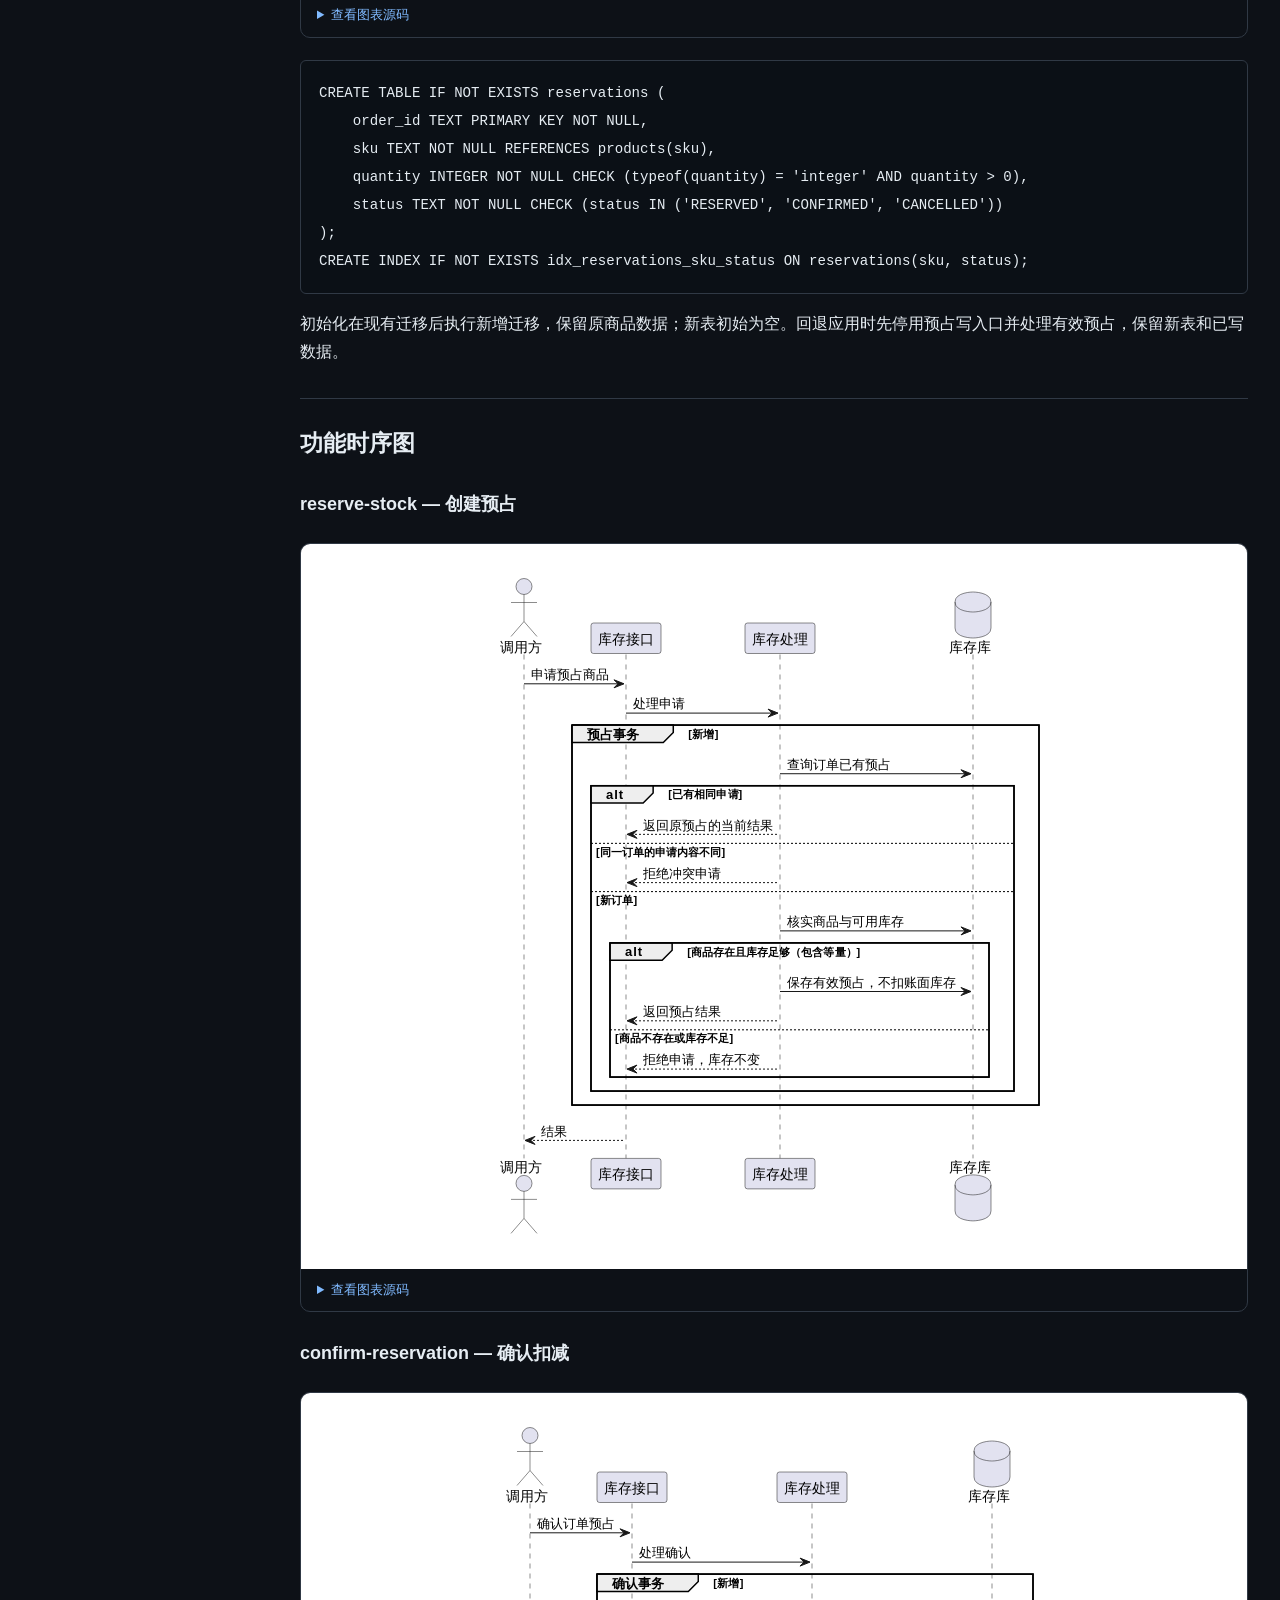
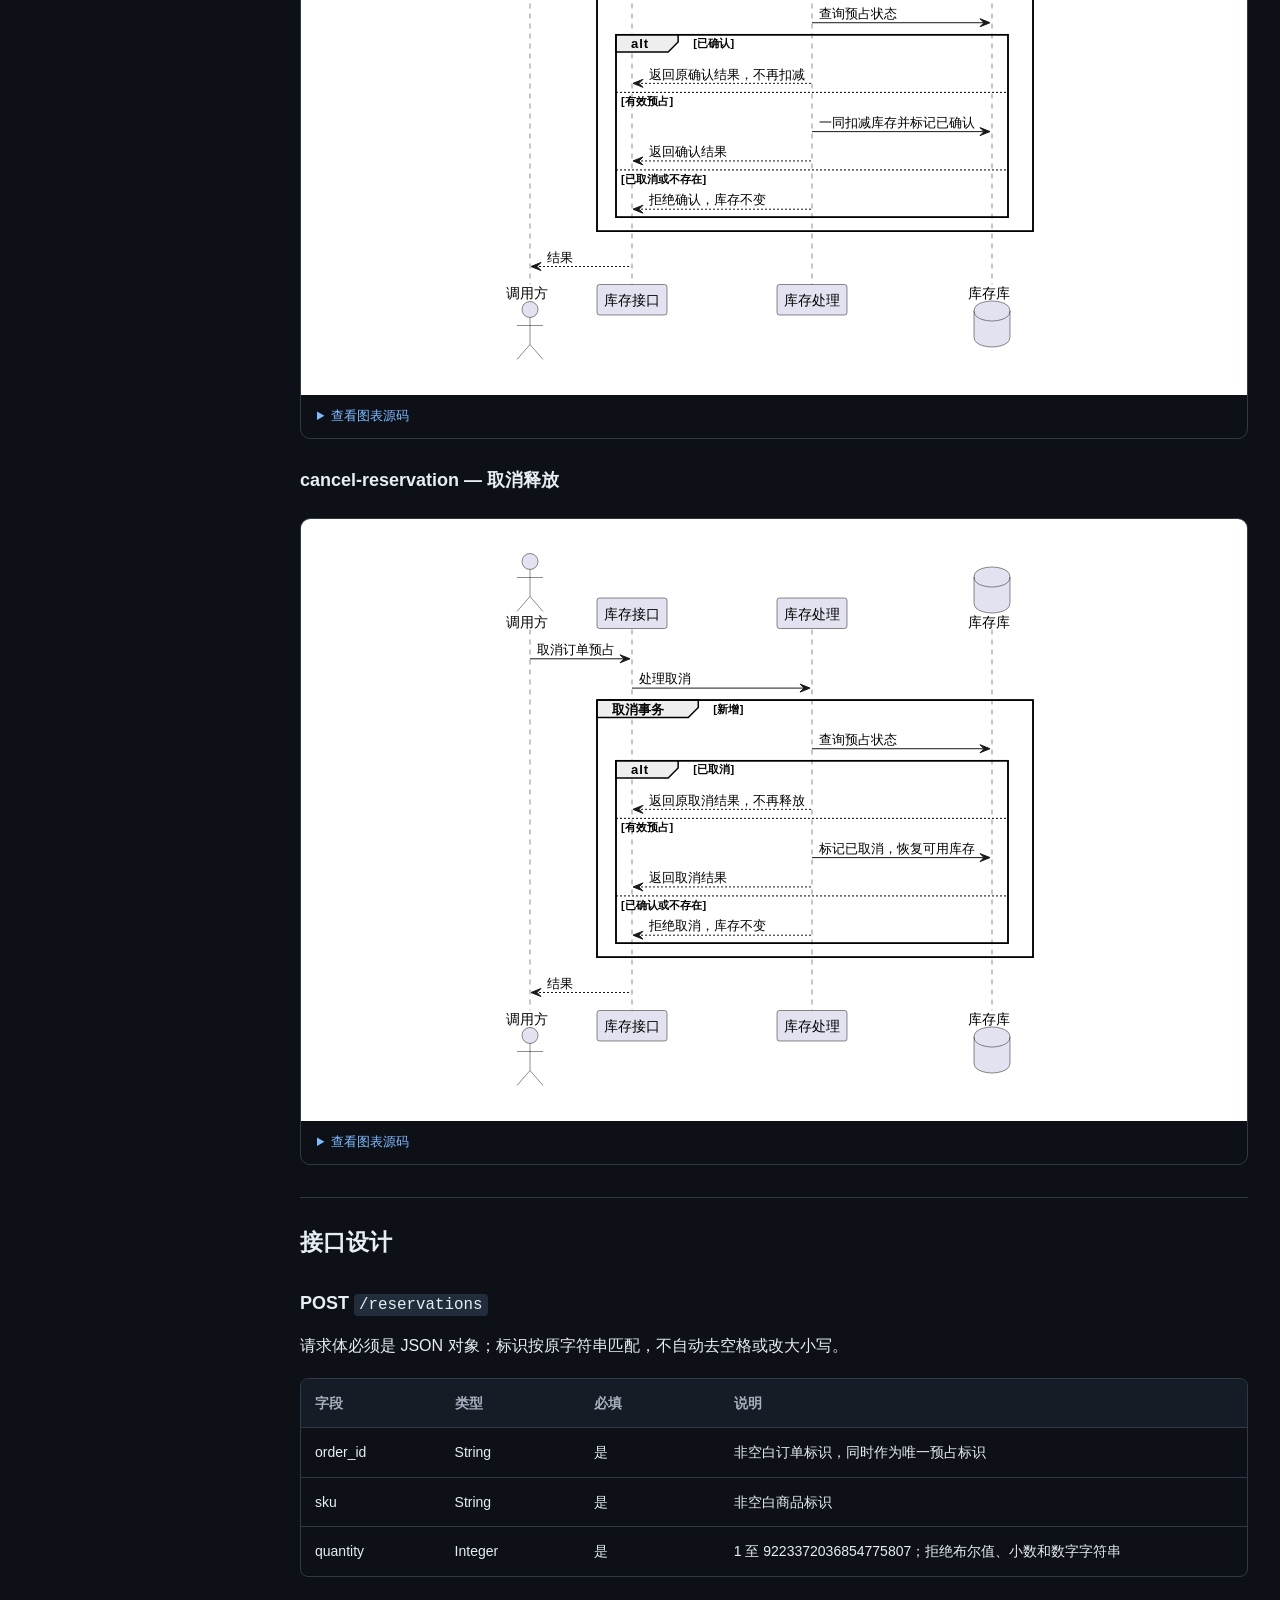
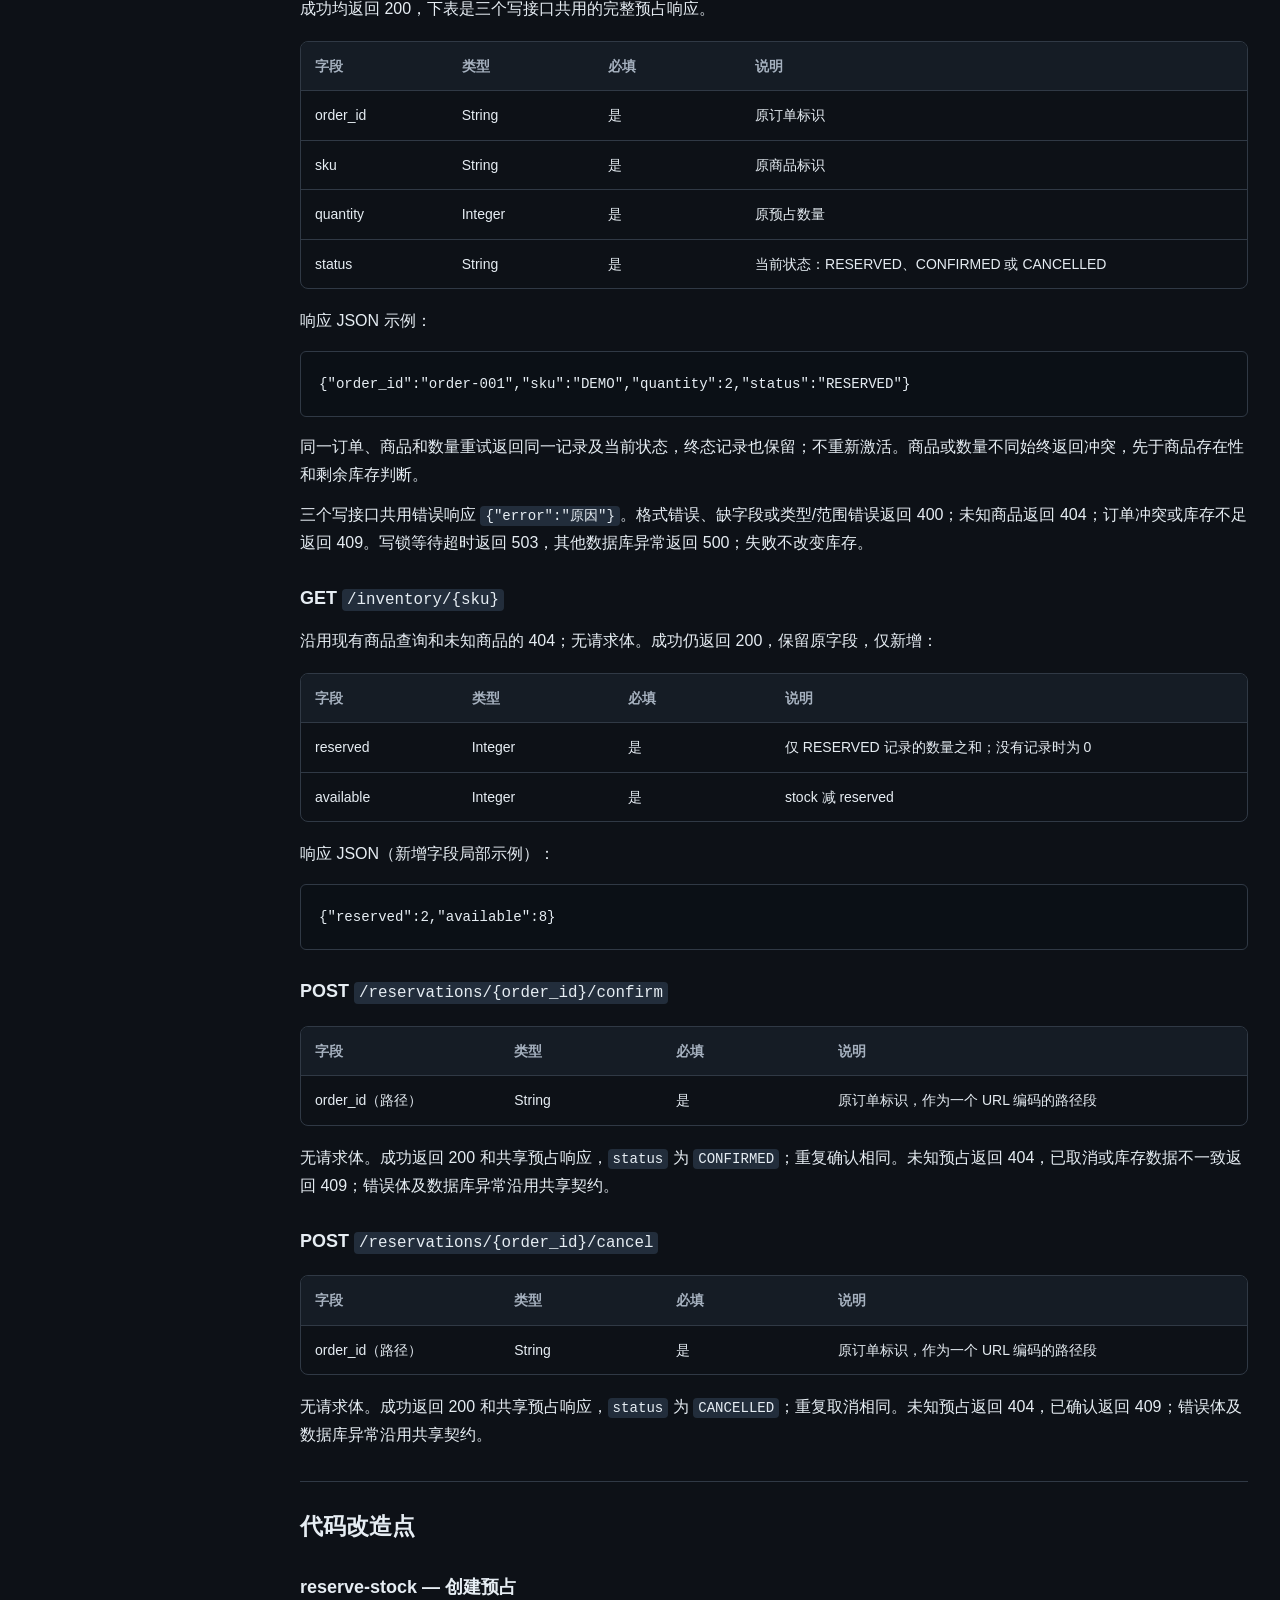
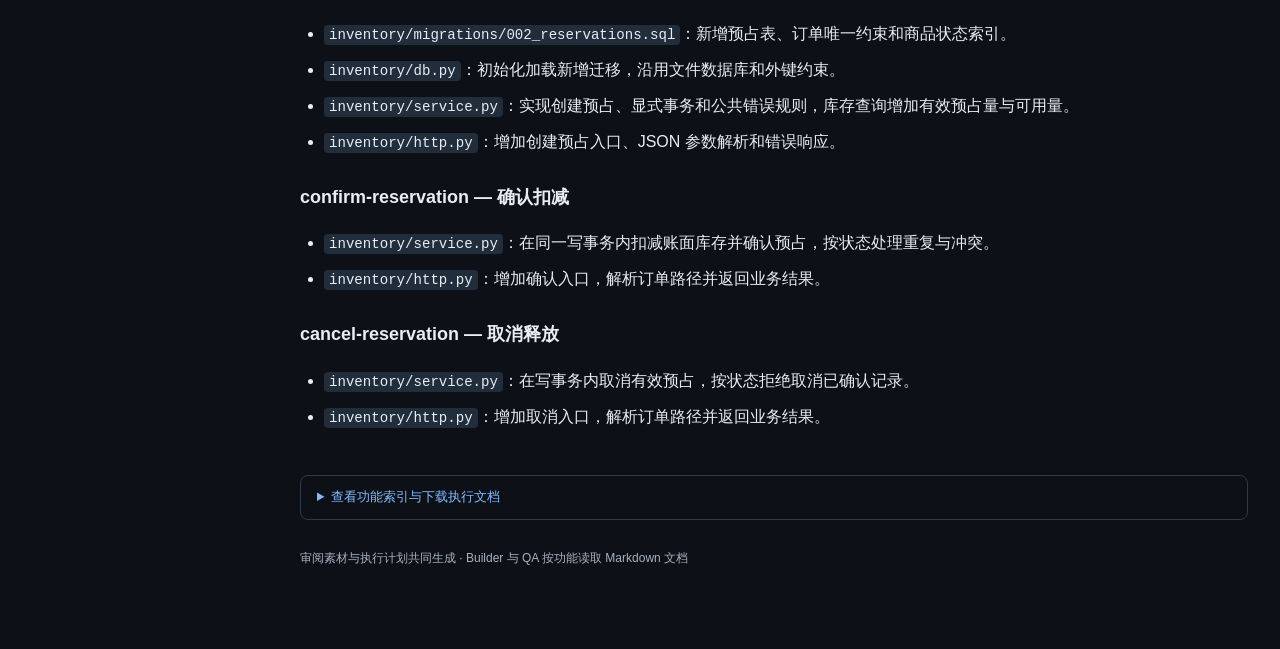
==== commit 2607c74d: "spec: 精简验收报告与业务图表表达" ====
--- a/keel-test/.keel/plans/inventory-reservations.html
+++ b/keel-test/.keel/plans/inventory-reservations.html
@@ -215,123 +215,72 @@
 </section>
 <section id="section-6"><h2>功能时序图</h2>
 <h3>reserve-stock — 创建预占</h3>
-<figure><div class="diagram"><img src="[data-uri]" alt="功能时序图 4" /></div><details><summary>查看图表源码</summary><pre><code>@startuml
+<figure><div class="diagram"><img src="[data-uri]" alt="功能时序图 4" /></div><details><summary>查看图表源码</summary><pre><code>@startuml
 actor 调用方 as Caller
-participant &quot;inventory.http [新增入口]&quot; as API
-participant &quot;inventory.service [新增操作]&quot; as Service
-database SQLite as DB
-Caller -&gt; API : 创建预占
-API -&gt; Service : 已解析的订单、商品和数量
-alt 参数无效
-  Service --&gt; API : 400 参数错误
-else 参数有效
-  group 写事务 [新增]
-    Service -&gt; DB : BEGIN IMMEDIATE
-    Service -&gt; DB : 按 order_id 查询预占
-    alt 已有预占，商品和数量相同
-      Service -&gt; DB : COMMIT，不修改记录
-      Service --&gt; API : 原预占的当前状态
-    else 已有预占，商品或数量不同
-      Service -&gt; DB : ROLLBACK
-      Service --&gt; API : 409 订单预占冲突
-    else 新订单
-      Service -&gt; DB : 查询商品及 RESERVED 数量之和
-      alt 商品不存在
-        Service -&gt; DB : ROLLBACK
-        Service --&gt; API : 404 商品不存在
-      else quantity 大于 stock 减有效预占量
-        Service -&gt; DB : ROLLBACK
-        Service --&gt; API : 409 库存不足
-      else 库存足够，包含恰好相等
-        Service -&gt; DB : 新增 RESERVED 记录；不改 stock
-        Service -&gt; DB : COMMIT
-        Service --&gt; API : 已保存的预占
-      end
+participant 库存接口 as API
+participant 库存处理 as Service
+database 库存库 as DB
+Caller -&gt; API : 申请预占商品
+API -&gt; Service : 处理申请
+group 预占事务 [新增]
+  Service -&gt; DB : 查询订单已有预占
+  alt 已有相同申请
+    Service --&gt; API : 返回原预占的当前结果
+  else 同一订单的申请内容不同
+    Service --&gt; API : 拒绝冲突申请
+  else 新订单
+    Service -&gt; DB : 核实商品与可用库存
+    alt 商品存在且库存足够（包含等量）
+      Service -&gt; DB : 保存有效预占，不扣账面库存
+      Service --&gt; API : 返回预占结果
+    else 商品不存在或库存不足
+      Service --&gt; API : 拒绝申请，库存不变
     end
   end
 end
-API --&gt; Caller : 结果或明确错误
-note over Service,DB
-现有 db.connect 为自动提交模式，写操作须显式开启事务。
-创建、确认、取消均在获得写锁后读取和修改，连接用后关闭。
-等待写锁沿用 10 秒；超时回滚并返回 503，可重试同一订单。
-其他数据库异常回滚并返回 500；提交成功后才返回成功。
-提交后响应丢失时，重试读取同一记录，不重复占用。
-end note
+API --&gt; Caller : 结果
 @enduml</code></pre></details></figure>
 <h3>confirm-reservation — 确认扣减</h3>
-<figure><div class="diagram"><img src="[data-uri]" alt="功能时序图 5" /></div><details><summary>查看图表源码</summary><pre><code>@startuml
+<figure><div class="diagram"><img src="[data-uri]" alt="功能时序图 5" /></div><details><summary>查看图表源码</summary><pre><code>@startuml
 actor 调用方 as Caller
-participant &quot;inventory.http [新增入口]&quot; as API
-participant &quot;inventory.service [新增操作]&quot; as Service
-database SQLite as DB
+participant 库存接口 as API
+participant 库存处理 as Service
+database 库存库 as DB
 Caller -&gt; API : 确认订单预占
-API -&gt; Service : order_id
-group 写事务 [新增]
-  Service -&gt; DB : BEGIN IMMEDIATE
-  Service -&gt; DB : 按 order_id 查询预占
-  alt 预占不存在
-    Service -&gt; DB : ROLLBACK
-    Service --&gt; API : 404 预占不存在
-  else 已为 CONFIRMED
-    Service -&gt; DB : COMMIT，不扣减
-    Service --&gt; API : 同一已确认记录
-  else 已为 CANCELLED
-    Service -&gt; DB : ROLLBACK
-    Service --&gt; API : 409 已取消，不能确认
-  else 为 RESERVED
-    Service -&gt; DB : stock &gt;= quantity 时扣减 quantity
-    alt 更新未成功，库存数据不一致
-      Service -&gt; DB : ROLLBACK
-      Service --&gt; API : 409 库存数据不一致
-    else 扣减成功
-      Service -&gt; DB : 仅把 RESERVED 改为 CONFIRMED
-      Service -&gt; DB : COMMIT
-      Service --&gt; API : 已确认记录
-    end
+API -&gt; Service : 处理确认
+group 确认事务 [新增]
+  Service -&gt; DB : 查询预占状态
+  alt 已确认
+    Service --&gt; API : 返回原确认结果，不再扣减
+  else 有效预占
+    Service -&gt; DB : 一同扣减库存并标记已确认
+    Service --&gt; API : 返回确认结果
+  else 已取消或不存在
+    Service --&gt; API : 拒绝确认，库存不变
   end
 end
-API --&gt; Caller : 结果或明确错误
-note over Service,DB
-扣减和状态更新一起提交；任一异常回滚，未提交前不返回成功。
-两次条件更新均须影响一行，否则回滚并返回库存数据不一致。
-与创建共用写锁等待、错误处理和连接关闭规则。
-并发确认、取消按获得写锁后的状态决定，只能进入一种终态。
-确认后 stock 和有效预占量同减，可用量不变。
-end note
+API --&gt; Caller : 结果
 @enduml</code></pre></details></figure>
 <h3>cancel-reservation — 取消释放</h3>
-<figure><div class="diagram"><img src="[data-uri]" alt="功能时序图 6" /></div><details><summary>查看图表源码</summary><pre><code>@startuml
+<figure><div class="diagram"><img src="[data-uri]" alt="功能时序图 6" /></div><details><summary>查看图表源码</summary><pre><code>@startuml
 actor 调用方 as Caller
-participant &quot;inventory.http [新增入口]&quot; as API
-participant &quot;inventory.service [新增操作]&quot; as Service
-database SQLite as DB
+participant 库存接口 as API
+participant 库存处理 as Service
+database 库存库 as DB
 Caller -&gt; API : 取消订单预占
-API -&gt; Service : order_id
-group 写事务 [新增]
-  Service -&gt; DB : BEGIN IMMEDIATE
-  Service -&gt; DB : 按 order_id 查询预占
-  alt 预占不存在
-    Service -&gt; DB : ROLLBACK
-    Service --&gt; API : 404 预占不存在
-  else 已为 CANCELLED
-    Service -&gt; DB : COMMIT，不再次释放
-    Service --&gt; API : 同一已取消记录
-  else 已为 CONFIRMED
-    Service -&gt; DB : ROLLBACK
-    Service --&gt; API : 409 已确认，不能取消
-  else 为 RESERVED
-    Service -&gt; DB : 仅把 RESERVED 改为 CANCELLED；不改 stock
-    Service -&gt; DB : COMMIT
-    Service --&gt; API : 已取消记录
+API -&gt; Service : 处理取消
+group 取消事务 [新增]
+  Service -&gt; DB : 查询预占状态
+  alt 已取消
+    Service --&gt; API : 返回原取消结果，不再释放
+  else 有效预占
+    Service -&gt; DB : 标记已取消，恢复可用库存
+    Service --&gt; API : 返回取消结果
+  else 已确认或不存在
+    Service --&gt; API : 拒绝取消，库存不变
   end
 end
-API --&gt; Caller : 结果或明确错误
-note over Service,DB
-与创建共用写锁等待、异常回滚和连接关闭规则。
-有效预占量只统计 RESERVED，因此取消后可用量自然恢复。
-重试返回同一终态；确认和取消同时到达时只允许一种终态。
-end note
+API --&gt; Caller : 结果
 @enduml</code></pre></details></figure>
 </section>
 <section id="section-7"><h2>接口设计</h2>
@@ -393,7 +342,7 @@
 </ul>
 </section></article>
       <details class="source"><summary>查看功能索引与下载执行文档</summary>
-        <a download="inventory-reservations.zip" href="[data-uri]">下载执行文档包（索引 + 各功能 MD）</a>
+        <a download="inventory-reservations.zip" href="[data-uri]">下载执行文档包（索引 + 各功能 MD）</a>
         <pre><code># 库存预占服务
 
 ## 功能目标
